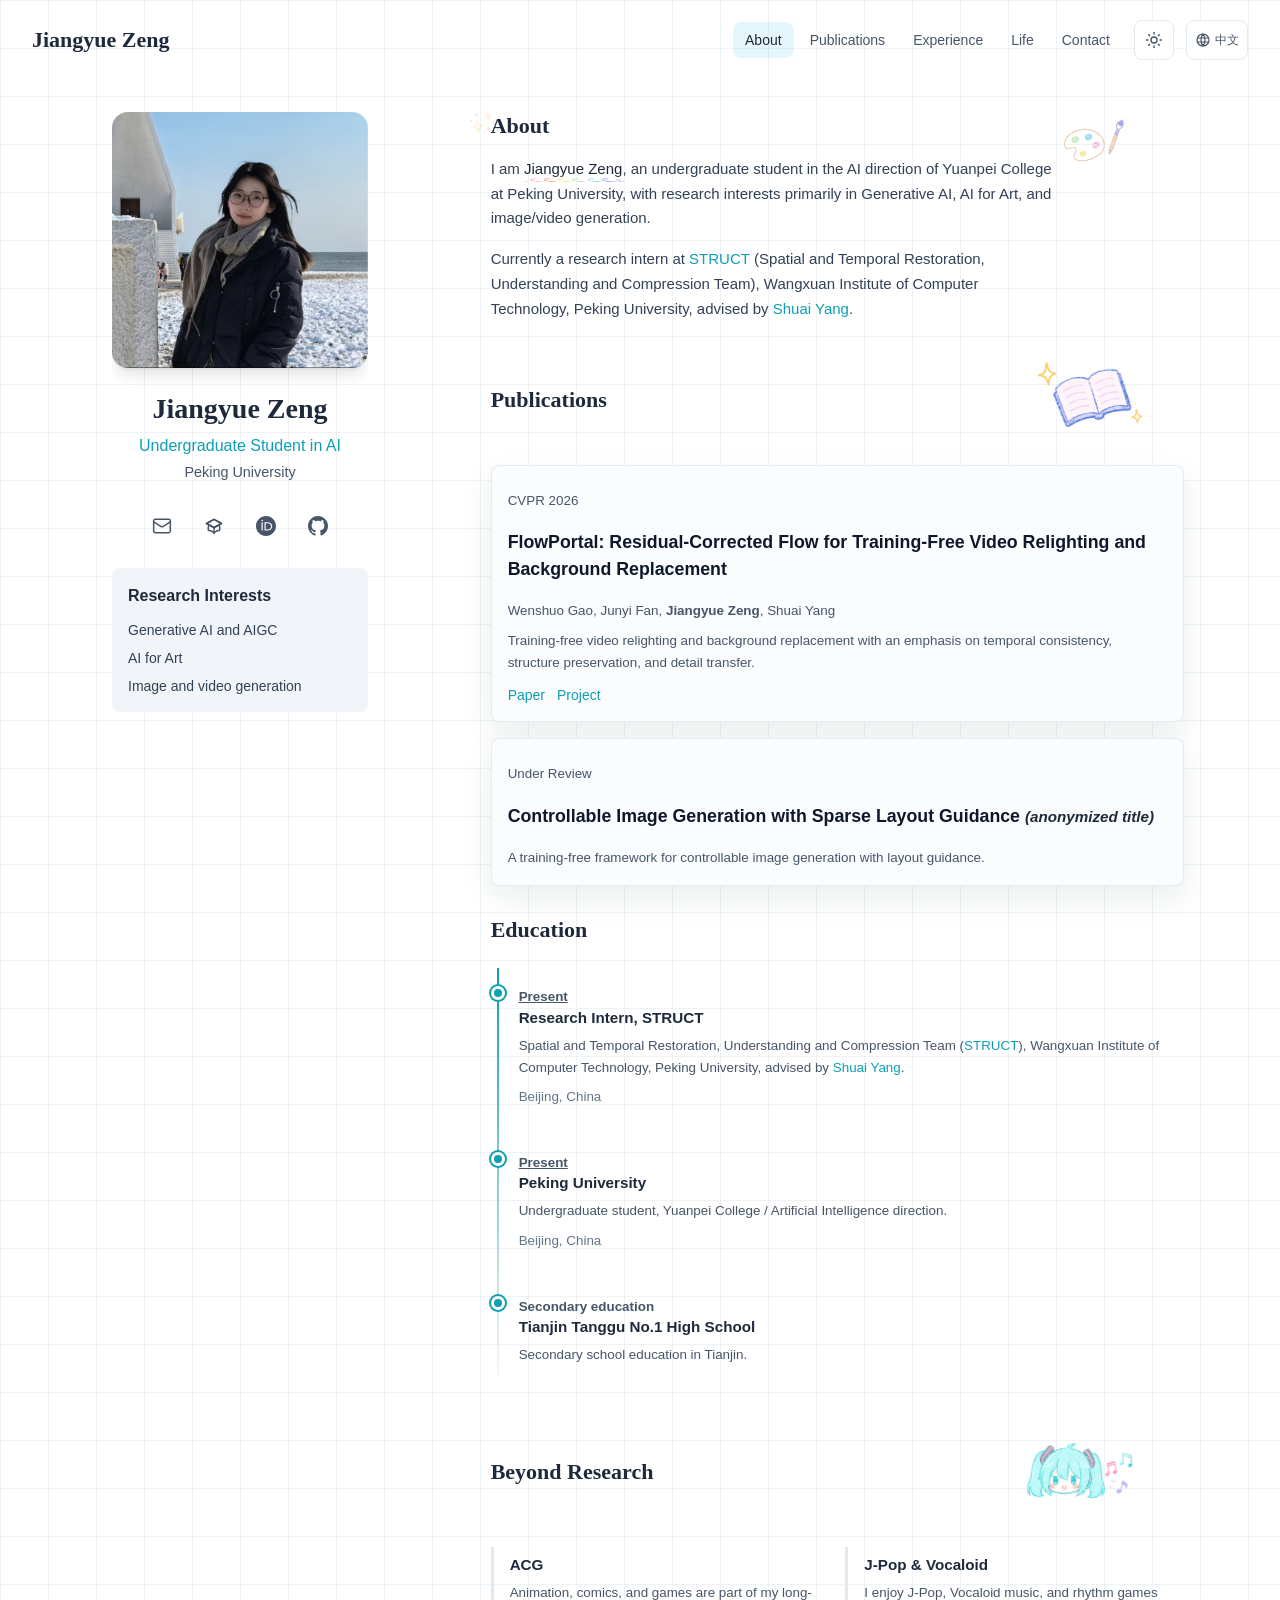
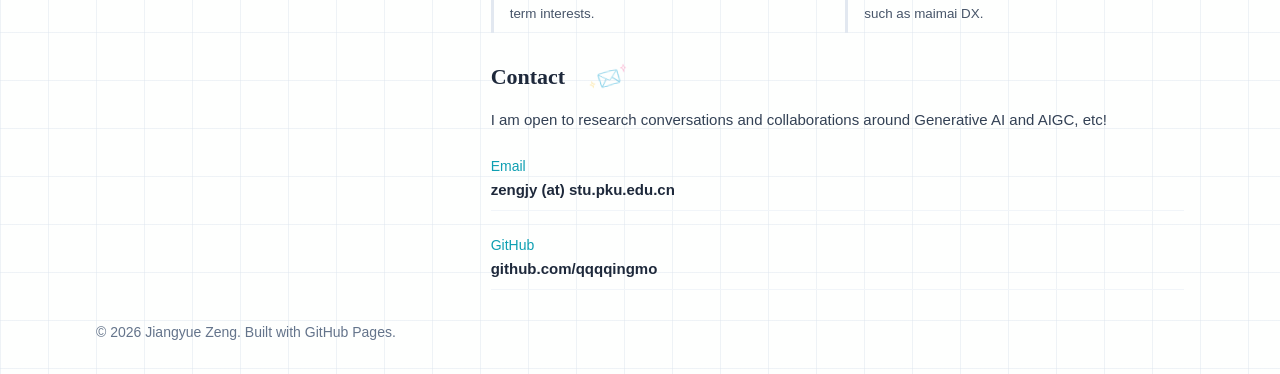
==== index.html @ 0b2536d1 "手绘素材" ====
<!DOCTYPE html>
<html lang="en">
  <head>
    <meta charset="UTF-8" />
    <meta name="viewport" content="width=device-width, initial-scale=1.0" />
    <meta
      name="description"
      content="Jiangyue Zeng - Undergraduate student in AI at Peking University, interested in Generative AI and AIGC, AI for Art, and image/video generation."
    />
    <meta name="author" content="Jiangyue Zeng" />
    <meta property="og:title" content="Jiangyue Zeng" />
    <meta
      property="og:description"
      content="Academic homepage of Jiangyue Zeng."
    />
    <meta property="og:type" content="website" />
    <meta property="og:url" content="https://qqqqingmo.github.io" />
    <meta name="theme-color" content="#fefffe" />
    <title>Jiangyue Zeng</title>
    <link rel="icon" href="assets/favicon.svg" type="image/svg+xml" />
    <link rel="dns-prefetch" href="https://google-fonts.jialeliu.com" />
    <link rel="preconnect" href="https://google-fonts.jialeliu.com" crossorigin />
    <link
      rel="stylesheet"
      href="https://google-fonts.jialeliu.com/css2?family=Inter:wght@300;400;500;600;700&family=Crimson+Text:ital,wght@0,400;0,600;1,400&display=swap"
    />
    <link rel="stylesheet" href="style.css" />
  </head>
  <body>
    <header class="site-header" id="top">
      <nav class="nav" aria-label="Primary navigation" data-i18n-aria="nav.label">
        <a class="nav-logo" href="#about" aria-label="Jiangyue Zeng homepage" data-i18n-aria="nav.homeLabel" data-i18n="profile.name">
          Jiangyue Zeng
        </a>

        <div class="nav-right">
          <ul class="nav-menu" id="nav-menu">
            <li><a class="nav-link" href="#about" data-i18n="nav.about">About</a></li>
            <li><a class="nav-link" href="#publications" data-i18n="nav.publications">Publications</a></li>
            <li><a class="nav-link" href="#experience" data-i18n="nav.experience">Experience</a></li>
            <li><a class="nav-link" href="#life" data-i18n="nav.life">Life</a></li>
            <li><a class="nav-link" href="#contact" data-i18n="nav.contact">Contact</a></li>
          </ul>

          <button
            class="theme-toggle"
            type="button"
            data-theme-toggle
            aria-label="Switch to dark mode"
            title="Switch to dark mode"
          >
            <svg class="sun-icon" viewBox="0 0 24 24" fill="none" aria-hidden="true">
              <circle cx="12" cy="12" r="4" stroke="currentColor" stroke-width="1.8" stroke-linecap="round" stroke-linejoin="round"/>
              <path d="M12 2v2M12 20v2M4.93 4.93l1.41 1.41M17.66 17.66l1.41 1.41M2 12h2M20 12h2M4.93 19.07l1.41-1.41M17.66 6.34l1.41-1.41" stroke="currentColor" stroke-width="1.8" stroke-linecap="round"/>
            </svg>
            <svg class="moon-icon" viewBox="0 0 24 24" fill="none" aria-hidden="true">
              <path d="M21 12.79A9 9 0 1 1 11.21 3 7 7 0 0 0 21 12.79z" stroke="currentColor" stroke-width="1.8" stroke-linecap="round" stroke-linejoin="round"/>
            </svg>
          </button>

          <button
            class="language-toggle"
            type="button"
            data-language-toggle
            aria-label="Switch to Chinese"
            title="Switch to Chinese"
          >
            <svg viewBox="0 0 24 24" aria-hidden="true">
              <path d="M12 3a9 9 0 1 0 0 18 9 9 0 0 0 0-18Z" />
              <path d="M3.8 9h16.4M3.8 15h16.4M12 3c2 2.3 3 5.3 3 9s-1 6.7-3 9M12 3c-2 2.3-3 5.3-3 9s1 6.7 3 9" />
            </svg>
            <span data-language-target>中文</span>
          </button>

          <button
            class="nav-toggle"
            type="button"
            aria-expanded="false"
            aria-controls="nav-menu"
            aria-label="Toggle navigation menu"
            data-i18n-aria="nav.toggle"
          >
            <span></span>
            <span></span>
            <span></span>
          </button>
        </div>
      </nav>
    </header>

    <main class="page-shell">
      <aside class="profile-column" aria-label="Profile summary" data-i18n-aria="profile.summaryLabel">
        <div class="profile-sticky">
          <div class="portrait">
            <img
              src="assets/me.png"
              alt="Portrait photo of Jiangyue Zeng"
              data-i18n-alt="profile.avatarAlt"
              width="256"
              height="256"
            />
          </div>

          <div class="profile-heading">
            <h1 data-i18n="profile.name">Jiangyue Zeng</h1>
            <p class="profile-title" data-i18n="profile.title">Undergraduate Student in AI</p>
            <p class="profile-affiliation" data-i18n="profile.institution">Peking University</p>
          </div>

          <div class="profile-links" aria-label="Contact links" data-i18n-aria="profile.linksLabel">
            <a href="mailto:zengjy@stu.pku.edu.cn" aria-label="Email" title="Email" data-i18n-aria="contact.email" data-i18n-title="contact.email">
              <svg viewBox="0 0 24 24" fill="none" stroke="currentColor" stroke-width="1.8" stroke-linecap="round" stroke-linejoin="round" aria-hidden="true">
                <rect x="2" y="4" width="20" height="16" rx="2" />
                <path d="m22 7-8.97 5.7a1.94 1.94 0 0 1-2.06 0L2 7" />
              </svg>
              <span class="sr-only" data-i18n="contact.email">Email</span>
            </a>
            <a
              href="https://scholar.google.com/citations?user=bn_f6OoAAAAJ&hl=en"
              target="_blank"
              rel="noopener noreferrer"
              aria-label="Google Scholar"
              title="Google Scholar"
            >
              <svg viewBox="0 0 24 24" fill="none" stroke="currentColor" stroke-width="1.8" stroke-linecap="round" stroke-linejoin="round" aria-hidden="true">
                <path d="M12 14l9-5-9-5-9 5 9 5z" />
                <path d="M12 14l6.16-3.422a12.083 12.083 0 0 1 .665 6.479A11.952 11.952 0 0 0 12 20.055a11.952 11.952 0 0 0-6.824-2.998 12.078 12.078 0 0 1 .665-6.479L12 14z" />
                <path d="M12 14l9-5-9-5-9 5 9 5z" />
                <path d="M12 14v7" />
              </svg>
              <span class="sr-only">Google Scholar</span>
            </a>
            <a
              href="https://orcid.org/0009-0003-2567-380X"
              target="_blank"
              rel="noopener noreferrer"
              aria-label="ORCID"
              title="ORCID"
            >
              <svg viewBox="0 0 24 24" fill="currentColor" aria-hidden="true">
                <path d="M12 0C5.372 0 0 5.372 0 12s5.372 12 12 12 12-5.372 12-12S18.628 0 12 0zM7.369 4.378c.525 0 .947.431.947.947s-.422.947-.947.947a.95.95 0 0 1-.947-.947c0-.525.422-.947.947-.947zm-.722 3.038h1.444v10.041H6.647V7.416zm3.562 0h3.9c3.712 0 5.344 2.653 5.344 5.025 0 2.578-2.016 5.025-5.325 5.025h-3.919V7.416zm1.444 1.303v7.444h2.297c3.272 0 4.022-2.484 4.022-3.722 0-2.016-1.284-3.722-4.097-3.722h-2.222z" />
              </svg>
              <span class="sr-only">ORCID</span>
            </a>
            <a
              href="https://github.com/qqqqingmo"
              target="_blank"
              rel="noopener noreferrer"
              aria-label="GitHub"
              title="GitHub"
            >
              <svg viewBox="0 0 24 24" fill="currentColor" aria-hidden="true">
                <path d="M12 0C5.374 0 0 5.373 0 12c0 5.302 3.438 9.8 8.207 11.387.599.111.793-.261.793-.577v-2.234c-3.338.726-4.033-1.416-4.033-1.416-.546-1.387-1.333-1.756-1.333-1.756-1.089-.745.083-.729.083-.729 1.205.084 1.839 1.237 1.839 1.237 1.07 1.834 2.807 1.304 3.492.997.107-.775.418-1.305.762-1.604-2.665-.305-5.467-1.334-5.467-5.931 0-1.311.469-2.381 1.236-3.221-.124-.303-.535-1.524.117-3.176 0 0 1.008-.322 3.301 1.23A11.509 11.509 0 0 1 12 5.803c1.02.005 2.047.138 3.006.404 2.291-1.552 3.297-1.23 3.297-1.23.653 1.653.242 2.874.118 3.176.77.84 1.235 1.911 1.235 3.221 0 4.609-2.807 5.624-5.479 5.921.43.372.823 1.102.823 2.222v3.293c0 .319.192.694.801.576C20.566 21.797 24 17.3 24 12c0-6.627-5.373-12-12-12z" />
              </svg>
              <span class="sr-only">GitHub</span>
            </a>
          </div>

          <section class="side-panel" aria-labelledby="interests-title">
            <h2 id="interests-title" data-i18n="profile.interestsTitle">Research Interests</h2>
            <ul>
              <li data-i18n="interest.generative">Generative AI and AIGC</li>
              <li data-i18n="interest.art">AI for Art</li>
              <li data-i18n="interest.generation">Image and video generation</li>
            </ul>
          </section>
        </div>
      </aside>

      <div class="content-column">
        <section class="content-section" id="about">
          <h2 data-i18n="about.title">About</h2>
          <img class="doodle-img doodle-about-stars" src="素材/4星星.png" alt="" aria-hidden="true" />
          <img class="doodle-img doodle-about-research" src="素材/2画盘.png" alt="" aria-hidden="true" />
          <div class="prose">
            <p data-i18n-html="about.p1">
              I am
              <span class="about-name-mark">
                Jiangyue Zeng
                <img class="name-spiral-underline" src="素材/0螺旋线.png" alt="" aria-hidden="true" />
              </span>,
              an undergraduate student in the AI direction of Yuanpei College at Peking University, with research interests primarily in Generative AI, AI for Art, and image/video generation.
            </p>
            <p data-i18n-html="about.p2">
              Currently a research intern at
              <a href="http://struct.wict.pku.edu.cn/" target="_blank" rel="noopener noreferrer">STRUCT</a>
              (Spatial and Temporal Restoration, Understanding and Compression
              Team), Wangxuan Institute of Computer Technology, Peking
              University, advised by
              <a href="https://williamyang1991.github.io/" target="_blank" rel="noopener noreferrer">Shuai Yang</a>.
              
            </p>
          </div>
        </section>

        <section class="content-section" id="publications">
          <div class="section-heading-row">
            <h2 data-i18n="publications.title">Publications</h2>
            <img class="doodle-img doodle-publication-book" src="素材/3书本.png" alt="" aria-hidden="true" />
          </div>

          <div class="publication-list">
            <article class="publication-card">
              <p class="publication-meta" data-i18n="publication.flowportal.meta">CVPR 2026</p>
              <h3>
                FlowPortal: Residual-Corrected Flow for Training-Free Video
                Relighting and Background Replacement
              </h3>
              <p class="authors" data-i18n-html="publication.flowportal.authors">
                Wenshuo Gao, Junyi Fan, <strong>Jiangyue Zeng</strong>, Shuai Yang
              </p>
              <p data-i18n="publication.flowportal.desc">
                Training-free video relighting and background replacement with
                an emphasis on temporal consistency, structure preservation, and
                detail transfer.
              </p>
              <div class="inline-links">
                <a
                  href="https://arxiv.org/abs/2511.18346"
                  target="_blank"
                  rel="noopener noreferrer"
                  data-i18n="publication.paper"
                >
                  Paper
                </a>
                <a
                  href="https://gaowenshuo.github.io/FlowPortalProject/"
                  target="_blank"
                  rel="noopener noreferrer"
                  data-i18n="publication.project"
                >
                  Project
                </a>
              </div>
            </article>

            <!--
            <article class="publication-card">
              <p class="publication-meta" data-i18n="publication.plaid.meta">Under Review</p>
              <h3>PLAID: Training-Free Layout-Controllable Pattern Generation</h3>
              <p class="authors" data-i18n-html="publication.plaid.authors">
                <strong>Jiangyue Zeng</strong>, Anonymous Co-authors
              </p>
              <p data-i18n="publication.plaid.desc">
                A training-free layout-controllable generation framework for
                repeated-instance pattern synthesis, using sparse dot layouts
                and attention-level foreground/background decoupling.
              </p>
            </article>
            -->

            <article class="publication-card">
              <p class="publication-meta" data-i18n="publication.plaid.meta">Under Review</p>
              <h3>
                Controllable Image Generation with Sparse Layout Guidance
                <span class="anonymized-note">(anonymized title)</span>
              </h3>
              <!-- <p class="authors" data-i18n-html="publication.plaid.authors">
                <strong>Jiangyue Zeng</strong>, Wenshuo Gao, Shuai Yang
              </p> -->
              <p data-i18n="publication.plaid.desc">
                A training-free framework for controllable image generation
                with layout guidance.
              </p>
            </article>
          </div>
        </section>

        <section class="content-section" id="experience">
          <h2 data-i18n="experience.title">Education</h2>
          <div class="timeline">
            <article class="timeline-item">
              <div class="timeline-marker" aria-hidden="true"></div>
              <div class="timeline-body">
                <p class="timeline-meta" data-i18n-html="experience.internMeta"><strong><u>Present</u></strong></p>
                <h3 data-i18n="experience.internTitle">Research Intern, STRUCT</h3>
                <p data-i18n-html="experience.internDesc">
                  Spatial and Temporal Restoration, Understanding and Compression
                  Team
                  (<a href="http://struct.wict.pku.edu.cn/" target="_blank" rel="noopener noreferrer">STRUCT</a>),
                  Wangxuan Institute of Computer Technology, Peking University,
                  advised by
                  <a href="https://williamyang1991.github.io/" target="_blank" rel="noopener noreferrer">Shuai Yang</a>.
                </p>
                <p class="muted-text" data-i18n="experience.location">Beijing, China</p>
              </div>
            </article>
            <article class="timeline-item">
              <div class="timeline-marker" aria-hidden="true"></div>
              <div class="timeline-body">
                <p class="timeline-meta" data-i18n-html="experience.present"><strong><u>Present</u></strong></p>
                <h3 data-i18n="experience.pku">Peking University</h3>
                <p data-i18n="experience.pkuDesc">
                  Undergraduate student, Yuanpei College / Artificial
                  Intelligence direction.
                </p>
                <p class="muted-text" data-i18n="experience.location">Beijing, China</p>
              </div>
            </article>
            <article class="timeline-item">
              <div class="timeline-marker" aria-hidden="true"></div>
              <div class="timeline-body">
                <p class="timeline-meta" data-i18n="experience.highSchoolMeta">Secondary education</p>
                <h3 data-i18n="experience.highSchoolTitle">Tianjin Tanggu No.1 High School</h3>
                <p data-i18n="experience.highSchoolDesc">
                  Secondary school education in Tianjin.
                </p>
              </div>
            </article>
          </div>
        </section>

        <section class="content-section" id="life">
          <div class="life-heading-row">
            <h2 data-i18n="life.title">Beyond Research</h2>
            <img class="doodle-img doodle-life-acg" src="素材/5二次元.png" alt="" aria-hidden="true" />
          </div>
          <div class="life-list">
            <article class="life-item">
              <h3 data-i18n="life.acg.title">ACG</h3>
              <p data-i18n="life.anime.desc">
                Animation, comics, and games are part of my long-term interests.
              </p>
            </article>
            <article class="life-item">
              <h3 data-i18n="life.jpop.title">J-Pop & Vocaloid</h3>
              <p data-i18n="life.jpop.desc">
                I enjoy J-Pop, Vocaloid music, and rhythm games such as maimai DX.
              </p>
            </article>
          </div>
        </section>

        <section class="content-section contact-section" id="contact">
          <h2 data-i18n="contact.title">Contact</h2>
          <img class="doodle-img doodle-contact-envelope" src="素材/6信封.png" alt="" aria-hidden="true" />
          <p data-i18n="contact.desc">
            I am open to research conversations and collaborations around
            Generative AI and AIGC,etc!
          </p>
          <div class="contact-list">
            <a href="mailto:zengjy (at) stu.pku.edu.cn">
              <span data-i18n="contact.email">Email</span>
              <strong>zengjy (at) stu.pku.edu.cn</strong>
            </a>
            <a
              href="https://github.com/qqqqingmo"
              target="_blank"
              rel="noopener noreferrer"
            >
              <span>GitHub</span>
              <strong>github.com/qqqqingmo</strong>
            </a>
          </div>
        </section>
      </div>
    </main>

    <footer class="footer">
      <p data-i18n="footer.copyright">&copy; 2026 Jiangyue Zeng. Built with GitHub Pages.</p>
    </footer>

    <script src="script.js"></script>
  </body>
</html>
---- style.css ----
:root {
  --background: #fefffe;
  --foreground: #0f172a;
  --primary: #1e293b;
  --accent: rgb(14, 159, 178);
  --accent-dark: #006f82;
  --neutral-50: #f8fafc;
  --neutral-100: #f1f5f9;
  --neutral-200: #e2e8f0;
  --neutral-300: #cbd5e1;
  --neutral-400: #94a3b8;
  --neutral-500: #64748b;
  --neutral-600: #475569;
  --neutral-700: #334155;
  --neutral-800: #1e293b;
  --shadow-sm: 0 1px 2px 0 rgba(0, 0, 0, 0.05);
  --shadow-lg:
    0 10px 15px -3px rgba(0, 0, 0, 0.1),
    0 4px 6px -4px rgba(0, 0, 0, 0.1);
  --shadow-xl:
    0 20px 25px -5px rgba(0, 0, 0, 0.1),
    0 8px 10px -6px rgba(0, 0, 0, 0.1);
  --nav-container: 1216px;
  --page-container: 1088px;
  --header-height: 64px;
  --font-sans: Inter, -apple-system, BlinkMacSystemFont, "Segoe UI", Roboto,
    "Helvetica Neue", Arial, "Noto Sans", sans-serif;
  --font-serif: "Crimson Text", Georgia, serif;
  --transition: 200ms ease;
  --header-bg: rgba(254, 255, 254, 0.8);
  --header-border: rgba(226, 232, 240, 0.5);
  --mobile-menu-bg: rgba(254, 255, 254, 0.95);
  --timeline-gradient-stop: rgba(212, 165, 98, 0.08);
  --timeline-link-hover-bg: rgba(212, 165, 98, 0.1);
  --card-bg: rgba(251, 252, 254, 0.96);
  --card-border: rgba(220, 228, 238, 0.75);
  --grid-line: rgba(220, 228, 238, 0.45);
}

[data-theme="dark"] {
  --background: #0f172a;
  --foreground: #f1f5f9;
  --primary: #f1f5f9;
  --neutral-50: #1e293b;
  --neutral-100: #1e293b;
  --neutral-200: #334155;
  --neutral-300: #475569;
  --neutral-400: #64748b;
  --neutral-500: #94a3b8;
  --neutral-600: #94a3b8;
  --neutral-700: #cbd5e1;
  --neutral-800: #f1f5f9;
  --shadow-sm: 0 1px 2px 0 rgba(0, 0, 0, 0.3);
  --shadow-lg:
    0 10px 15px -3px rgba(0, 0, 0, 0.4),
    0 4px 6px -4px rgba(0, 0, 0, 0.3);
  --shadow-xl:
    0 20px 25px -5px rgba(0, 0, 0, 0.5),
    0 8px 10px -6px rgba(0, 0, 0, 0.4);
  --header-bg: rgba(15, 23, 42, 0.85);
  --header-border: rgba(51, 65, 85, 0.5);
  --mobile-menu-bg: rgba(15, 23, 42, 0.95);
  --timeline-gradient-stop: rgba(14, 159, 178, 0.15);
  --timeline-link-hover-bg: rgba(14, 159, 178, 0.12);
  --card-bg: rgba(30, 41, 59, 0.92);
  --card-border: rgba(51, 65, 85, 0.6);
  --grid-line: rgba(51, 65, 85, 0.35);
}

@media (min-width: 1024px) {
  :root {
    --header-height: 80px;
  }
}

html[lang="zh-CN"] {
  --font-serif: "Crimson Text", "Source Han Serif SC", "Noto Serif CJK SC",
    "Songti SC", STSong, SimSun, serif;
}

* {
  box-sizing: border-box;
}

html {
  scroll-behavior: smooth;
  scroll-padding-top: calc(var(--header-height) + 24px);
}

body {
  min-width: 320px;
  margin: 0;
  overflow-x: hidden;
  color: var(--foreground);
  background:
    linear-gradient(90deg, var(--grid-line) 1px, transparent 1px),
    linear-gradient(var(--grid-line) 1px, transparent 1px),
    var(--background);
  background-size: 48px 48px;
  font-family: var(--font-sans);
  font-size: 0.95rem;
  font-weight: 400;
  line-height: 1.5;
  letter-spacing: 0;
  -webkit-font-smoothing: antialiased;
  -moz-osx-font-smoothing: grayscale;
}

body.menu-open {
  overflow: hidden;
}

a {
  color: inherit;
  text-decoration: none;
}

img,
svg {
  display: block;
}

img {
  max-width: 100%;
}

.doodle-img,
.name-spiral-underline {
  pointer-events: none;
  user-select: none;
}

.doodle-img {
  opacity: 0.86;
  object-fit: contain;
}

[data-theme="dark"] .doodle-img,
[data-theme="dark"] .name-spiral-underline {
  opacity: 0.78;
}

.sr-only {
  position: absolute;
  width: 1px;
  height: 1px;
  padding: 0;
  margin: -1px;
  overflow: hidden;
  clip: rect(0, 0, 0, 0);
  white-space: nowrap;
  border: 0;
}

.site-header {
  position: fixed;
  inset: 0 0 auto;
  z-index: 50;
  height: var(--header-height);
  background: transparent;
  -webkit-backdrop-filter: blur(0px);
  backdrop-filter: blur(0px);
  transition:
    background-color 300ms ease-out,
    border-color 300ms ease-out,
    box-shadow 300ms ease-out,
    backdrop-filter 300ms ease-out,
    -webkit-backdrop-filter 300ms ease-out;
}

.site-header.scrolled,
body.menu-open .site-header {
  border-bottom: 1px solid var(--header-border);
  background: var(--header-bg);
  -webkit-backdrop-filter: blur(24px);
  backdrop-filter: blur(24px);
  box-shadow: var(--shadow-lg);
}

.nav {
  display: flex;
  align-items: center;
  justify-content: space-between;
  width: min(100% - 32px, var(--nav-container));
  height: 100%;
  margin: 0 auto;
}

@media (min-width: 640px) {
  .nav {
    width: min(100% - 48px, var(--nav-container));
  }
}

@media (min-width: 1024px) {
  .nav {
    width: min(100% - 64px, var(--nav-container));
  }
}

.nav-logo {
  flex-shrink: 0;
  color: var(--primary);
  font-family: var(--font-serif);
  font-size: 1.1875rem;
  font-weight: 600;
  line-height: 1.625rem;
  transition: color var(--transition);
}

@media (min-width: 1024px) {
  .nav-logo {
    font-size: 1.375rem;
    line-height: 1.875rem;
  }
}

.nav-logo:hover {
  color: var(--accent);
}

.nav-right {
  display: flex;
  align-items: center;
  gap: 0.5rem;
}

@media (min-width: 1024px) {
  .nav-right {
    gap: 0.75rem;
  }
}

.nav-menu {
  position: relative;
  display: none;
  padding: 0;
  margin: 0;
  list-style: none;
}

@media (min-width: 1024px) {
  .nav-menu {
    display: flex;
    align-items: baseline;
    gap: 0.25rem;
  }
}

.nav-link {
  display: block;
  padding: 0.5rem 0.75rem;
  border-radius: 0.5rem;
  color: var(--neutral-600);
  font-size: 0.875rem;
  font-weight: 500;
  line-height: 1.25rem;
  transition:
    color 150ms ease,
    background-color 150ms ease;
}

.nav-link:hover,
.nav-link.active {
  color: var(--primary);
  background: rgba(14, 165, 233, 0.1);
}

.theme-toggle,
.language-toggle,
.nav-toggle {
  display: inline-flex;
  align-items: center;
  justify-content: center;
  height: 2.5rem;
  border: 1px solid var(--neutral-200);
  border-radius: 0.5rem;
  color: var(--neutral-600);
  background: var(--background);
  cursor: pointer;
  transition:
    color var(--transition),
    background-color var(--transition),
    border-color var(--transition),
    transform var(--transition);
}

.theme-toggle {
  width: 2.5rem;
  padding: 0;
}

.theme-toggle svg {
  width: 1.125rem;
  height: 1.125rem;
  transition: opacity var(--transition), transform var(--transition);
}

.sun-icon {
  display: block;
}

.moon-icon {
  display: none;
}

[data-theme="dark"] .sun-icon {
  display: none;
}

[data-theme="dark"] .moon-icon {
  display: block;
}

.theme-toggle:hover,
.language-toggle:hover,
.nav-toggle:hover {
  color: var(--primary);
  background: var(--neutral-50);
}

.language-toggle {
  gap: 0.25rem;
  min-width: 3.5rem;
  padding: 0 0.5rem;
  font-size: 0.75rem;
  font-weight: 500;
  line-height: 1rem;
}

.language-toggle svg {
  width: 1rem;
  height: 1rem;
  fill: none;
  stroke: currentColor;
  stroke-width: 1.8;
  stroke-linecap: round;
  stroke-linejoin: round;
}

.language-toggle:hover,
.nav-toggle:hover {
  color: var(--primary);
  background: var(--neutral-50);
}

.nav-toggle {
  position: relative;
  width: 2.5rem;
  padding: 0;
}

@media (min-width: 1024px) {
  .nav-toggle {
    display: none;
  }
}

.nav-toggle span {
  position: absolute;
  left: 50%;
  width: 1.125rem;
  height: 2px;
  border-radius: 999px;
  background: currentColor;
  transform: translateX(-50%);
  transform-origin: center;
  transition:
    top var(--transition),
    transform var(--transition),
    opacity var(--transition);
}

.nav-toggle span:nth-child(1) {
  top: calc(50% - 6px);
}

.nav-toggle span:nth-child(2) {
  top: 50%;
}

.nav-toggle span:nth-child(3) {
  top: calc(50% + 6px);
}

.nav-toggle[aria-expanded="true"] span:nth-child(1) {
  top: 50%;
  transform: translateX(-50%) rotate(45deg);
}

.nav-toggle[aria-expanded="true"] span:nth-child(2) {
  opacity: 0;
}

.nav-toggle[aria-expanded="true"] span:nth-child(3) {
  top: 50%;
  transform: translateX(-50%) rotate(-45deg);
}

.page-shell {
  display: grid;
  grid-template-columns: minmax(0, 1fr);
  gap: 3rem;
  width: min(100% - 32px, var(--page-container));
  min-height: 100vh;
  margin: 0 auto;
  padding: calc(var(--header-height) + 2rem) 0 2rem;
}

@media (min-width: 640px) {
  .page-shell {
    width: min(100% - 48px, var(--page-container));
  }
}

@media (min-width: 1024px) {
  .page-shell {
    grid-template-columns: minmax(0, 1fr) minmax(0, 2fr);
    width: min(100% - 64px, var(--page-container));
  }
}

.profile-column {
  min-width: 0;
}

.profile-sticky {
  position: static;
}

@media (min-width: 1024px) {
  .profile-sticky {
    position: fixed;
    top: calc(var(--header-height) + 2rem);
    left: max(16px, calc((100vw - var(--page-container)) / 2 + 16px));
    width: 16rem;
    max-height: calc(100vh - var(--header-height) - 4rem);
    overflow: hidden;
  }
}

.portrait {
  width: 16rem;
  height: 16rem;
  margin: 0 auto 1.5rem;
  overflow: hidden;
  border-radius: 1rem;
  background: var(--neutral-50);
  box-shadow: var(--shadow-lg);
  transition:
    box-shadow var(--transition),
    transform var(--transition);
}

.portrait:hover {
  box-shadow: var(--shadow-xl);
}

.portrait img {
  width: 100%;
  height: 100%;
  object-fit: cover;
}

.profile-heading {
  margin-bottom: 1.5rem;
  text-align: center;
}

.profile-heading h1 {
  margin: 0 0 0.5rem;
  color: var(--primary);
  font-family: var(--font-serif);
  font-size: 1.75rem;
  font-weight: 700;
  line-height: 2.125rem;
}

.profile-title {
  margin: 0 0 0.25rem;
  color: var(--accent);
  font-size: 1rem;
  font-weight: 500;
  line-height: 1.5rem;
}

.profile-affiliation {
  margin: 0 0 0.5rem;
  color: var(--neutral-600);
  font-size: 0.9rem;
  line-height: 1.35rem;
}

.profile-links {
  display: flex;
  flex-wrap: wrap;
  justify-content: center;
  gap: 0.75rem;
  padding: 0 0.5rem;
  margin-bottom: 1.5rem;
}

@media (min-width: 640px) {
  .profile-links {
    gap: 1rem;
  }
}

.profile-links a {
  display: inline-flex;
  align-items: center;
  justify-content: center;
  padding: 0.5rem;
  color: var(--neutral-600);
  transition: color var(--transition);
}

.profile-links a:hover {
  color: var(--accent);
}

.profile-links svg {
  width: 1.25rem;
  height: 1.25rem;
  fill: none;
  stroke: currentColor;
  stroke-width: 1.8;
  stroke-linecap: round;
  stroke-linejoin: round;
}

.profile-links a[aria-label="GitHub"] svg,
.profile-links a[aria-label="ORCID"] svg {
  fill: currentColor;
  stroke: none;
}

/* Email popup */
.email-popup-wrapper {
  position: relative;
}

.email-btn {
  display: inline-flex;
  align-items: center;
  justify-content: center;
  padding: 0.5rem;
  color: var(--neutral-600);
  background: transparent;
  border: none;
  cursor: pointer;
  transition: color var(--transition);
}

.email-btn:hover {
  color: var(--accent);
}

.email-popup {
  position: absolute;
  top: 0;
  left: 50%;
  transform: translateX(-50%) translateY(-100%);
  z-index: 100;
  width: max-content;
  max-width: calc(100vw - 2rem);
  background: var(--neutral-800);
  color: #fff;
  padding: 0.75rem 1rem;
  border-radius: 0.5rem;
  box-shadow:
    0 10px 15px -3px rgba(0, 0, 0, 0.1),
    0 4px 6px -2px rgba(0, 0, 0, 0.1);
  font-size: 0.875rem;
  font-weight: 500;
  line-height: 1.25;
  text-align: center;
  animation: email-popup-enter 200ms ease-out;
}

@keyframes email-popup-enter {
  from {
    opacity: 0;
    transform: translateX(-50%) translateY(calc(-100% + 10px)) scale(0.8);
  }
  to {
    opacity: 1;
    transform: translateX(-50%) translateY(-100%) scale(1);
  }
}

.email-popup-inner {
  text-align: center;
}

.email-popup-header {
  display: flex;
  align-items: center;
  justify-content: center;
  gap: 0.5rem;
  margin-bottom: 0.25rem;
}

.email-popup-label {
  font-size: 0.8125rem;
  font-weight: 600;
  color: rgba(255, 255, 255, 0.9);
}

.email-popup-hint {
  display: flex;
  align-items: center;
  gap: 0.125rem;
  font-size: 0.6875rem;
  font-weight: 400;
  color: rgba(255, 255, 255, 0.5);
}

.email-popup-pin-icon {
  width: 0.5rem;
  height: 0.5rem;
  fill: none;
  stroke: currentColor;
  stroke-width: 2;
  stroke-linecap: round;
  stroke-linejoin: round;
}

.email-popup-hint-text {
  line-height: 1;
}

.email-popup-address {
  font-size: 0.8125rem;
  font-weight: 500;
  color: rgba(255, 255, 255, 0.85);
  word-break: break-all;
  margin-bottom: 0.5rem;
}

.email-popup-action {
  margin-top: 0.5rem;
}

.email-popup-send {
  display: inline-flex;
  align-items: center;
  justify-content: center;
  gap: 0.375rem;
  width: 100%;
  padding: 0.25rem 0.75rem;
  background: var(--accent);
  color: #fff;
  border-radius: 0.375rem;
  font-size: 0.75rem;
  font-weight: 500;
  line-height: 1.5;
  text-decoration: none;
  transition: background-color var(--transition);
}

.email-popup-send:hover {
  background: var(--accent-dark);
}

.email-popup-send:active {
  transform: scale(0.96);
}

.email-popup-send svg {
  width: 1rem;
  height: 1rem;
  flex-shrink: 0;
  fill: none;
  stroke: currentColor;
  stroke-width: 1.8;
  stroke-linecap: round;
  stroke-linejoin: round;
}

/* Arrow pointer - border triangle trick */
.email-popup-arrow {
  position: absolute;
  top: 100%;
  left: 50%;
  transform: translateX(-50%);
  width: 0;
  height: 0;
  border-left: 4px solid transparent;
  border-right: 4px solid transparent;
  border-top: 4px solid var(--neutral-800);
  border-bottom: none;
}

.side-panel {
  width: 16rem;
  padding: 1rem;
  margin: 0 auto 1.5rem;
  border-radius: 0.5rem;
  background: var(--neutral-100);
  transition:
    box-shadow var(--transition),
    transform var(--transition);
}

.side-panel:hover {
  box-shadow: var(--shadow-lg);
  transform: scale(1.02);
}

.side-panel h2 {
  margin: 0 0 0.75rem;
  color: var(--primary);
  font-size: 1rem;
  font-weight: 600;
  line-height: 1.5rem;
}

.side-panel ul {
  display: grid;
  gap: 0.5rem;
  padding: 0;
  margin: 0;
  color: var(--neutral-700);
  font-size: 0.875rem;
  line-height: 1.25rem;
  list-style: none;
}

.content-column {
  display: grid;
  gap: 1.875rem;
  min-width: 0;
  max-width: 100%;
}

.content-section {
  position: relative;
  scroll-margin-top: 6rem;
}

.doodle-about-stars {
  position: absolute;
  top: -1.7rem;
  left: -2.7rem;
  width: 4.4rem;
  transform: rotate(-8deg);
}

.doodle-about-research {
  position: absolute;
  top: -1.4rem;
  right: 2.25rem;
  width: 6.8rem;
  transform: rotate(-7deg);
}

#about .prose {
  padding-right: min(8.25rem, 23vw);
}

.about-name-mark {
  position: relative;
  display: inline-block;
  padding-bottom: 0.14em;
  color: var(--primary);
  font-weight: 500;
  line-height: 1.1;
  white-space: nowrap;
}

.name-spiral-underline {
  position: absolute;
  right: -0.4em;
  bottom: -0.36em;
  left: -0.18em;
  width: calc(100% + 0.58em);
  height: 0.64em;
  max-width: none;
  opacity: 0.88;
}

.content-section h2 {
  margin: 0 0 1rem;
  color: var(--primary);
  font-family: var(--font-serif);
  font-size: 1.375rem;
  font-weight: 700;
  line-height: 1.8rem;
}

.section-heading-row {
  display: flex;
  align-items: center;
  justify-content: space-between;
  gap: 1rem;
  margin-bottom: 1rem;
}

.section-heading-row h2 {
  margin-bottom: 0;
}

.doodle-publication-book {
  flex: 0 0 auto;
  width: 7.75rem;
  margin: -0.95rem 2.1rem -0.7rem auto;
  transform: rotate(-5deg);
}

.prose,
.contact-section > p {
  max-width: 100%;
  color: var(--neutral-700);
  font-size: 0.9375rem;
  line-height: 1.65;
  overflow-wrap: break-word;
}

.prose a,
.timeline-item a {
  border-radius: 0.25rem;
  color: var(--accent);
  font-weight: 500;
  transition:
    color var(--transition),
    background-color var(--transition),
    box-shadow var(--transition);
}

.prose a:hover,
.timeline-item a:hover {
  color: var(--accent-dark);
  background: rgba(14, 165, 233, 0.1);
  box-shadow: var(--shadow-sm);
}

.prose p,
.contact-section > p {
  margin: 0 0 1rem;
}

.prose p:last-child,
.contact-section > p:last-child {
  margin-bottom: 0;
}

.note-list {
  display: grid;
  gap: 0.75rem;
}

.note-item {
  display: flex;
  align-items: flex-start;
  gap: 0.75rem;
}

.note-item time {
  flex-shrink: 0;
  width: 4rem;
  margin-top: 0.25rem;
  color: var(--neutral-500);
  font-size: 0.75rem;
  line-height: 1rem;
}

.note-item p {
  margin: 0;
  color: var(--neutral-700);
  font-size: 0.875rem;
  line-height: 1.25rem;
}

.publication-list,
.project-list,
.life-list,
.contact-list {
  display: grid;
  gap: 1rem;
}

.life-heading-row {
  display: flex;
  align-items: center;
  justify-content: space-between;
  gap: 1rem;
  margin-bottom: 1rem;
}

.life-heading-row h2 {
  margin-bottom: 0;
}

.doodle-life-acg {
  flex: 0 0 auto;
  width: 9.75rem;
  margin: -1.25rem 2.1rem -1.2rem auto;
  transform: rotate(2deg);
}

.doodle-contact-envelope {
  position: absolute;
  top: -1.35rem;
  left: 5rem;
  width: 4.7rem;
  transform: rotate(-7deg);
}

.timeline {
  position: relative;
  display: grid;
  gap: 0;
  max-width: 820px;
}

.timeline::before {
  position: absolute;
  top: 8px;
  bottom: 8px;
  left: 6px;
  width: 2px;
  content: "";
  background: linear-gradient(var(--accent), var(--timeline-gradient-stop));
}

.timeline-item {
  position: relative;
  display: grid;
  grid-template-columns: 14px 1fr;
  gap: 14px;
  padding: 0;
  border: none;
  border-radius: 0;
  background: transparent;
  box-shadow: none;
}

.timeline-item:hover {
  box-shadow: none;
  transform: none;
}

.timeline-marker {
  width: 14px;
  height: 14px;
  margin-top: 26px;
  border: 3px solid var(--background);
  border-radius: 999px;
  background: var(--accent);
  box-shadow: 0 0 0 2px var(--accent);
  flex-shrink: 0;
}

.timeline-body {
  padding: 18px 0;
  border: none;
  background: transparent;
  box-shadow: none;
}

.timeline-item:hover .timeline-body {
  box-shadow: none;
  transform: none;
}

.timeline-meta {
  margin: 0;
  color: var(--accent);
  font-size: 0.8125rem;
  font-weight: 700;
  line-height: 1.25rem;
}

.timeline-item h3 {
  margin: 0 0 0.5rem;
  color: var(--primary);
  font-size: 0.95rem;
  font-weight: 600;
  line-height: 1.25;
}

.timeline-item p {
  margin: 0.5rem 0 0;
  color: var(--neutral-600);
  font-size: 0.8375rem;
  line-height: 1.35rem;
}

.timeline-item a {
  border-radius: 0.25rem;
  color: var(--accent);
  font-weight: 500;
  transition:
    color var(--transition),
    background-color var(--transition),
    box-shadow var(--transition);
}

.timeline-item a:hover {
  color: var(--accent-dark);
  background: var(--timeline-link-hover-bg);
  box-shadow: var(--shadow-sm);
}

.timeline-body .muted-text {
  color: var(--neutral-500);
}

.publication-card,
.project-card {
  padding: 1rem;
  border: 1px solid var(--card-border);
  border-radius: 0.5rem;
  background: var(--card-bg);
  box-shadow: 0 12px 32px rgba(30, 41, 59, 0.08);
  transition:
    box-shadow var(--transition),
    transform var(--transition);
}

.publication-card:hover,
.project-card:hover {
  box-shadow: 0 22px 48px rgba(30, 41, 59, 0.15);
  transform: scale(1.01);
}

.life-item {
  padding: 0.5rem 0 0.5rem 1rem;
  border-left: 3px solid var(--neutral-200);
  transition: border-color var(--transition);
}

.life-item:hover {
  border-left-color: var(--accent);
}

.life-item h3 {
  margin: 0 0 0.25rem;
  color: var(--primary);
  font-size: 0.95rem;
  font-weight: 600;
  line-height: 1.25;
}

.life-item p {
  margin: 0;
  color: var(--neutral-600);
  font-size: 0.8375rem;
  line-height: 1.35rem;
}

.publication-meta {
  margin: 0 0 0.25rem;
  color: var(--neutral-600);
  font-size: 0.8125rem;
  line-height: 1.25rem;
}

.timeline-meta {
  margin: 0;
  color: var(--accent);
  font-size: 0.8125rem;
  font-weight: 700;
  line-height: 1.25rem;
}

.publication-card h3 .anonymized-note,
.project-card h3 {
  margin: 0 0 0.5rem;
  color: var(--primary);
  font-size: 0.95rem;
  font-weight: 600;
  line-height: 1.25;
}

.anonymized-note {
  margin-left: 0.5rem;
  font-size: 0.75rem;
  font-weight: 400;
  color: var(--neutral-500);
  font-style: italic;
}

.life-item h3 {
  margin-bottom: 0;
}

.publication-card p,
.project-card p,
.life-item p {
  margin: 0.5rem 0 0;
  color: var(--neutral-600);
  font-size: 0.8375rem;
  line-height: 1.35rem;
}

.publication-card .authors {
  margin-bottom: 0.25rem;
  color: var(--neutral-600);
}

.inline-links {
  display: flex;
  flex-wrap: wrap;
  gap: 0.75rem;
  margin-top: 0.75rem;
}

.inline-links a {
  border-radius: 0.25rem;
  color: var(--accent);
  font-size: 0.875rem;
  font-weight: 500;
  line-height: 1.25rem;
  transition:
    color var(--transition),
    background-color var(--transition),
    box-shadow var(--transition);
}

.inline-links a:hover {
  color: var(--accent-dark);
  background: rgba(14, 165, 233, 0.1);
  box-shadow: var(--shadow-sm);
}

.project-card {
  display: grid;
  grid-template-columns: minmax(0, 10.5rem) minmax(0, 1fr);
  gap: 1rem;
  align-items: start;
}

.project-card img {
  width: 100%;
  aspect-ratio: 1.34;
  border-radius: 0.5rem;
  object-fit: cover;
  background: var(--neutral-100);
}

.mini-tags {
  display: flex;
  flex-wrap: wrap;
  gap: 0.5rem;
  margin-top: 1rem;
}

.mini-tags span {
  display: inline-flex;
  align-items: center;
  padding: 0.25rem 0.5rem;
  border: 1px solid var(--neutral-100);
  border-radius: 0.25rem;
  color: var(--neutral-500);
  background: var(--neutral-50);
  font-size: 0.75rem;
  line-height: 1rem;
}

.life-list {
  grid-template-columns: repeat(2, minmax(0, 1fr));
}

.contact-list {
  margin-top: 1rem;
}

.contact-list a {
  display: grid;
  gap: 0.125rem;
  padding: 0.5rem 0;
  border: none;
  border-bottom: 1px solid var(--neutral-100);
  border-radius: 0;
  background: transparent;
  box-shadow: none;
  transition:
    border-color var(--transition),
    padding-left var(--transition);
}

.contact-list a:hover {
  border-bottom-color: var(--accent);
  box-shadow: none;
  transform: none;
  padding-left: 0.5rem;
}

.contact-list span {
  color: var(--accent);
  font-size: 0.875rem;
  font-weight: 500;
  line-height: 1.25rem;
}

.contact-list strong {
  color: var(--primary);
  font-size: 0.9375rem;
  font-weight: 600;
  line-height: 1.5rem;
  word-break: break-word;
}

.muted-text {
  color: var(--neutral-500);
}

.footer {
  width: min(100% - 32px, var(--page-container));
  padding: 0 0 2rem;
  margin: 0 auto;
  color: var(--neutral-500);
  font-size: 0.875rem;
  line-height: 1.25rem;
}

@media (min-width: 640px) {
  .footer {
    width: min(100% - 48px, var(--page-container));
  }
}

@media (min-width: 1024px) {
  .footer {
    width: min(100% - 64px, var(--page-container));
  }
}

.footer p {
  margin: 0;
}

@media (max-width: 1023px) {
  .nav-menu {
    position: fixed;
    top: var(--header-height);
    right: 0;
    left: 0;
    z-index: 40;
    display: none;
    flex-direction: column;
    gap: 0.25rem;
    padding: 0.5rem 0.75rem 0.75rem;
    border-bottom: 1px solid var(--header-border);
    background: var(--mobile-menu-bg);
    box-shadow: var(--shadow-lg);
    backdrop-filter: blur(24px);
  }

  .nav-menu.open {
    display: flex;
  }

  .nav-link {
    display: block;
    padding: 0.5rem 0.75rem;
    border-radius: 0.375rem;
    color: var(--neutral-600);
    font-size: 0.875rem;
    font-weight: 500;
    line-height: 1.25rem;
  }

  .nav-link.active {
    border-left: 4px solid var(--accent);
  }

  .profile-sticky {
    display: grid;
    grid-template-columns: minmax(0, 16rem) minmax(0, 1fr);
    gap: 1.5rem;
    align-items: center;
  }

  .portrait,
  .profile-heading,
  .profile-links {
    margin-right: 0;
    margin-left: 0;
  }

  .profile-heading {
    text-align: left;
  }

  .profile-links {
    justify-content: flex-start;
    margin-bottom: 0;
  }

  .side-panel {
    grid-column: 1 / -1;
  }

  .life-list {
    grid-template-columns: 1fr;
  }
}

@media (max-width: 719px) {
  .profile-sticky {
    grid-template-columns: 1fr;
    gap: 0;
  }

  #about .prose {
    padding-right: 0;
  }

  .doodle-about-stars {
    display: none;
  }

  .doodle-about-research {
    position: static;
    width: 5.8rem;
    margin: -2.55rem 0 0.45rem auto;
    transform: rotate(-7deg);
  }

  .doodle-publication-book {
    width: 5.7rem;
    margin: -0.75rem 0 -0.45rem auto;
  }

  .life-heading-row {
    align-items: flex-start;
    flex-wrap: wrap;
    row-gap: 0.125rem;
  }

  .doodle-life-acg {
    width: 6.9rem;
    margin: -1.15rem 0 -0.85rem auto;
  }

  .doodle-contact-envelope {
    top: -1.2rem;
    left: 4.2rem;
    width: 3.9rem;
  }

  .portrait {
    margin: 0 auto 1.5rem;
  }

  .profile-heading {
    text-align: center;
  }

  .profile-links {
    justify-content: center;
    margin-bottom: 1.5rem;
  }

  .project-card {
    grid-template-columns: 1fr;
  }

  .project-card img {
    max-height: 13.75rem;
  }
}

@media (max-width: 480px) {
  .nav {
    width: min(100% - 24px, var(--nav-container));
  }

  .nav-logo {
    min-width: 0;
    max-width: 9.5rem;
    overflow: hidden;
    font-size: 1.0625rem;
    text-overflow: ellipsis;
    white-space: nowrap;
  }

  .nav-right {
    flex-shrink: 0;
    gap: 0.375rem;
  }

  .theme-toggle,
  .language-toggle,
  .nav-toggle {
    height: 2.25rem;
    border-radius: 0.45rem;
  }

  .theme-toggle,
  .nav-toggle {
    width: 2.25rem;
  }

  .language-toggle {
    min-width: 3.125rem;
    padding: 0 0.4rem;
  }
}

@media (prefers-reduced-motion: reduce) {
  html {
    scroll-behavior: auto;
  }

  *,
  *::before,
  *::after {
    transition-duration: 0.01ms !important;
    animation-duration: 0.01ms !important;
    animation-iteration-count: 1 !important;
  }
}
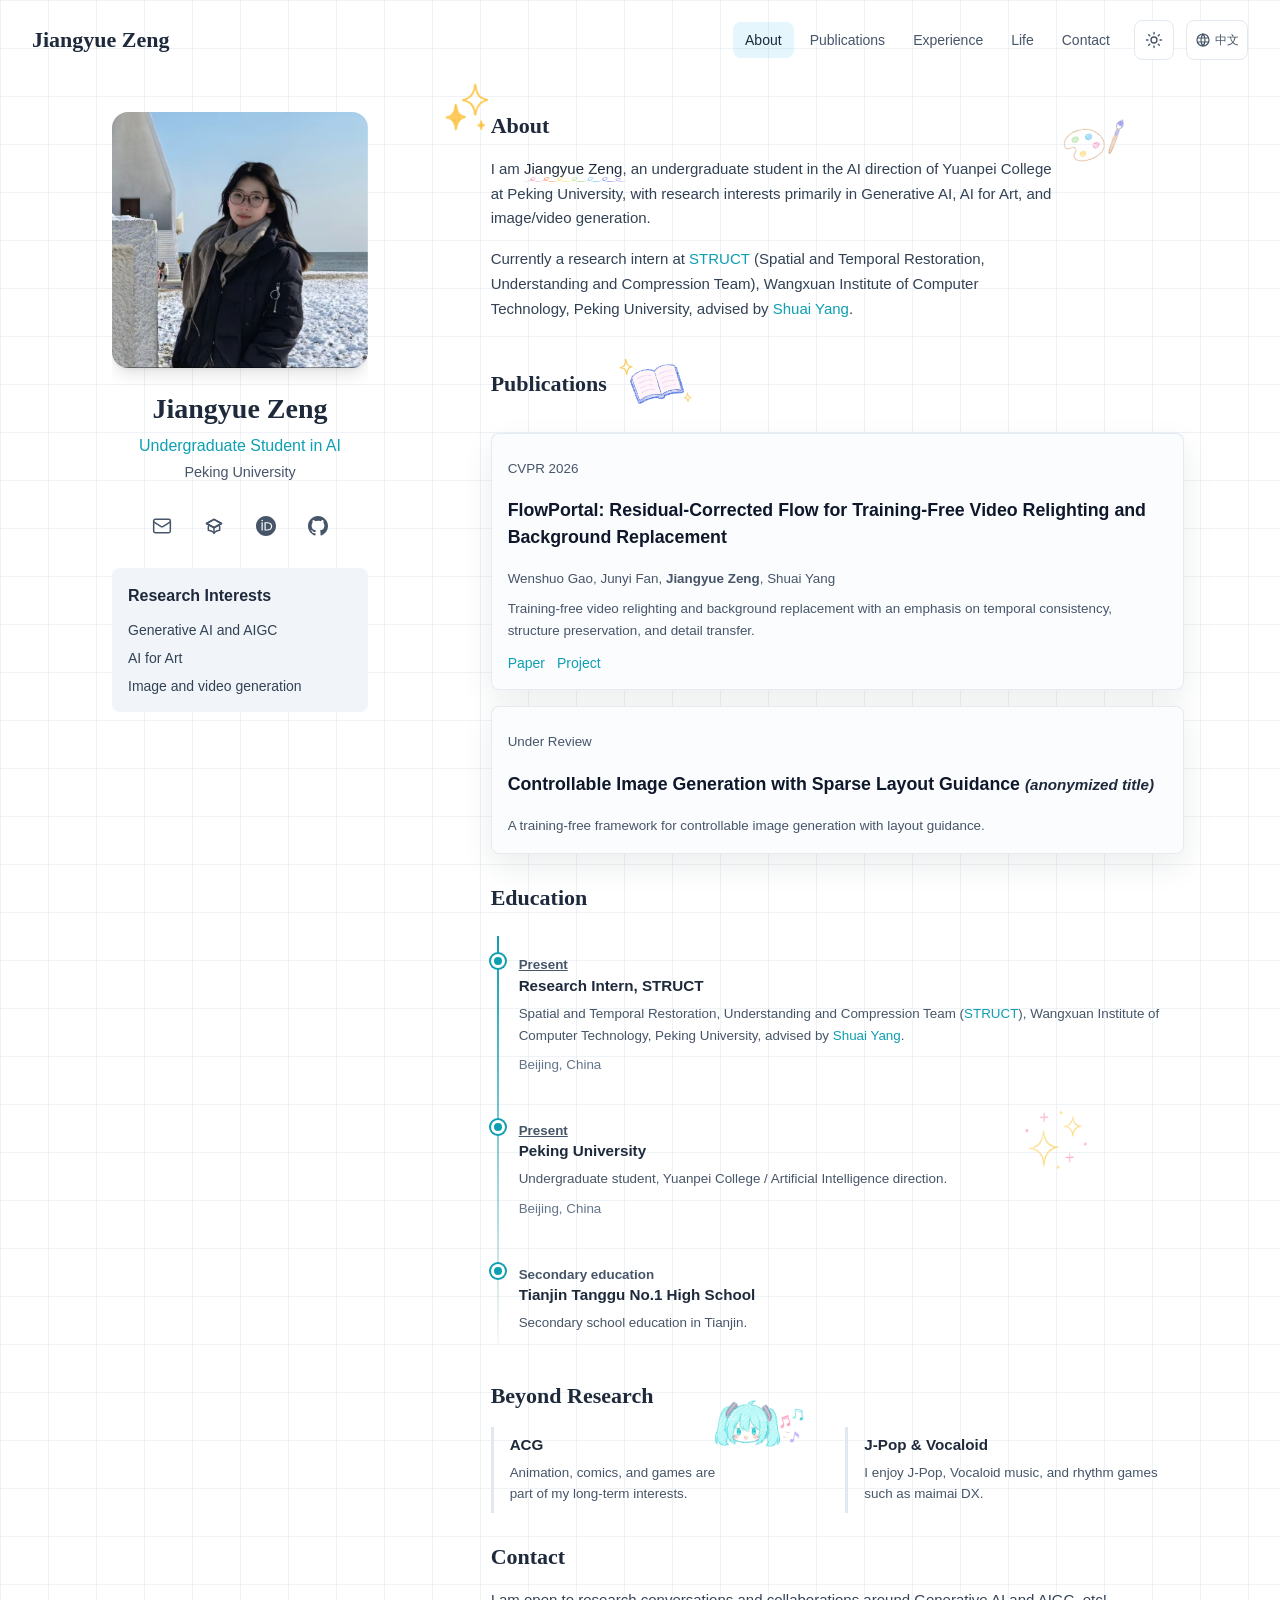
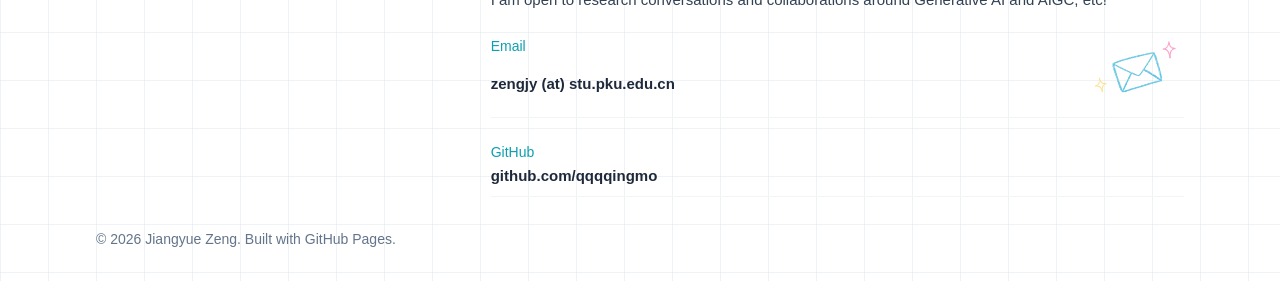
==== commit 0a1b2d5f: "手绘素材位置v1" ====
--- a/index.html
+++ b/index.html
@@ -170,7 +170,7 @@
       <div class="content-column">
         <section class="content-section" id="about">
           <h2 data-i18n="about.title">About</h2>
-          <img class="doodle-img doodle-about-stars" src="素材/4星星.png" alt="" aria-hidden="true" />
+          <img class="doodle-img doodle-about-stars" src="素材/1星星.png" alt="" aria-hidden="true" />
           <img class="doodle-img doodle-about-research" src="素材/2画盘.png" alt="" aria-hidden="true" />
           <div class="prose">
             <p data-i18n-html="about.p1">
@@ -285,7 +285,7 @@
                 <p class="muted-text" data-i18n="experience.location">Beijing, China</p>
               </div>
             </article>
-            <article class="timeline-item">
+            <article class="timeline-item timeline-item-pku">
               <div class="timeline-marker" aria-hidden="true"></div>
               <div class="timeline-body">
                 <p class="timeline-meta" data-i18n-html="experience.present"><strong><u>Present</u></strong></p>
@@ -296,6 +296,7 @@
                 </p>
                 <p class="muted-text" data-i18n="experience.location">Beijing, China</p>
               </div>
+              <img class="doodle-img doodle-education-stars" src="素材/4星星.png" alt="" aria-hidden="true" />
             </article>
             <article class="timeline-item">
               <div class="timeline-marker" aria-hidden="true"></div>
@@ -313,10 +314,10 @@
         <section class="content-section" id="life">
           <div class="life-heading-row">
             <h2 data-i18n="life.title">Beyond Research</h2>
-            <img class="doodle-img doodle-life-acg" src="素材/5二次元.png" alt="" aria-hidden="true" />
           </div>
           <div class="life-list">
-            <article class="life-item">
+            <article class="life-item life-item-acg">
+              <img class="doodle-img doodle-life-acg" src="素材/5二次元.png" alt="" aria-hidden="true" />
               <h3 data-i18n="life.acg.title">ACG</h3>
               <p data-i18n="life.anime.desc">
                 Animation, comics, and games are part of my long-term interests.
@@ -333,15 +334,15 @@
 
         <section class="content-section contact-section" id="contact">
           <h2 data-i18n="contact.title">Contact</h2>
-          <img class="doodle-img doodle-contact-envelope" src="素材/6信封.png" alt="" aria-hidden="true" />
           <p data-i18n="contact.desc">
             I am open to research conversations and collaborations around
             Generative AI and AIGC,etc!
           </p>
           <div class="contact-list">
-            <a href="mailto:zengjy (at) stu.pku.edu.cn">
+            <a class="contact-email-link" href="mailto:zengjy (at) stu.pku.edu.cn">
               <span data-i18n="contact.email">Email</span>
               <strong>zengjy (at) stu.pku.edu.cn</strong>
+              <img class="doodle-img doodle-contact-envelope" src="素材/6信封.png" alt="" aria-hidden="true" />
             </a>
             <a
               href="https://github.com/qqqqingmo"
--- a/style.css
+++ b/style.css
@@ -741,10 +741,10 @@
 
 .doodle-about-stars {
   position: absolute;
-  top: -1.7rem;
-  left: -2.7rem;
-  width: 4.4rem;
-  transform: rotate(-8deg);
+  top: -2.2rem;
+  left: -3.6rem;
+  width: 4.2rem;
+  transform: rotate(-0deg);
 }
 
 .doodle-about-research {
@@ -772,10 +772,10 @@
 .name-spiral-underline {
   position: absolute;
   right: -0.4em;
-  bottom: -0.36em;
+  bottom: -0.45em;
   left: -0.18em;
   width: calc(100% + 0.58em);
-  height: 0.64em;
+  height: 0.85em;
   max-width: none;
   opacity: 0.88;
 }
@@ -792,8 +792,8 @@
 .section-heading-row {
   display: flex;
   align-items: center;
-  justify-content: space-between;
-  gap: 1rem;
+  justify-content: flex-start;
+  gap: 0.2rem;
   margin-bottom: 1rem;
 }
 
@@ -803,9 +803,9 @@
 
 .doodle-publication-book {
   flex: 0 0 auto;
-  width: 7.75rem;
-  margin: -0.95rem 2.1rem -0.7rem auto;
-  transform: rotate(-5deg);
+  width: 5.35rem;
+  margin: -0.65rem 0 -0.6rem 0.05rem;
+  transform: rotate(-4deg);
 }
 
 .prose,
@@ -893,18 +893,19 @@
 }
 
 .doodle-life-acg {
-  flex: 0 0 auto;
-  width: 9.75rem;
-  margin: -1.25rem 2.1rem -1.2rem auto;
+  position: absolute;
+  top: -4.25rem;
+  right: 0.7rem;
+  width: 8.2rem;
   transform: rotate(2deg);
 }
 
 .doodle-contact-envelope {
   position: absolute;
-  top: -1.35rem;
-  left: 5rem;
-  width: 4.7rem;
-  transform: rotate(-7deg);
+  top: 50%;
+  right: 0.25rem;
+  width: 5.5rem;
+  transform: translateY(-50%) rotate(-6deg);
 }
 
 .timeline {
@@ -936,6 +937,18 @@
   box-shadow: none;
 }
 
+.timeline-item-pku .timeline-body {
+  padding-right: 6.5rem;
+}
+
+.doodle-education-stars {
+  position: absolute;
+  top: 0.85rem;
+  right: 6rem;
+  width: 4rem;
+  transform: rotate(0deg);
+}
+
 .timeline-item:hover {
   box-shadow: none;
   transform: none;
@@ -1026,9 +1039,14 @@
 }
 
 .life-item {
+  position: relative;
   padding: 0.5rem 0 0.5rem 1rem;
   border-left: 3px solid var(--neutral-200);
   transition: border-color var(--transition);
+}
+
+.life-item-acg {
+  padding-right: 6.5rem;
 }
 
 .life-item:hover {
@@ -1168,6 +1186,7 @@
 }
 
 .contact-list a {
+  position: relative;
   display: grid;
   gap: 0.125rem;
   padding: 0.5rem 0;
@@ -1186,6 +1205,11 @@
   box-shadow: none;
   transform: none;
   padding-left: 0.5rem;
+}
+
+.contact-email-link {
+  min-height: 5.6rem;
+  padding-right: 6.5rem !important;
 }
 
 .contact-list span {
@@ -1310,7 +1334,9 @@
   }
 
   .doodle-about-stars {
-    display: none;
+    top: -1.95rem;
+    left: -0.95rem;
+    width: 3.85rem;
   }
 
   .doodle-about-research {
@@ -1321,25 +1347,42 @@
   }
 
   .doodle-publication-book {
-    width: 5.7rem;
-    margin: -0.75rem 0 -0.45rem auto;
+    width: 4.6rem;
+    margin: -0.55rem 0 -0.45rem 0;
   }
 
   .life-heading-row {
     align-items: flex-start;
-    flex-wrap: wrap;
-    row-gap: 0.125rem;
   }
 
   .doodle-life-acg {
-    width: 6.9rem;
-    margin: -1.15rem 0 -0.85rem auto;
+    top: -3.35rem;
+    right: 0.2rem;
+    width: 5.8rem;
   }
 
   .doodle-contact-envelope {
-    top: -1.2rem;
-    left: 4.2rem;
-    width: 3.9rem;
+    right: 0;
+    width: 4.5rem;
+  }
+
+  .timeline-item-pku .timeline-body {
+    padding-right: 4.25rem;
+  }
+
+  .doodle-education-stars {
+    top: 1rem;
+    right: 0.1rem;
+    width: 3.5rem;
+  }
+
+  .life-item-acg {
+    padding-right: 4.8rem;
+  }
+
+  .contact-email-link {
+    min-height: 4.25rem;
+    padding-right: 4.6rem !important;
   }
 
   .portrait {
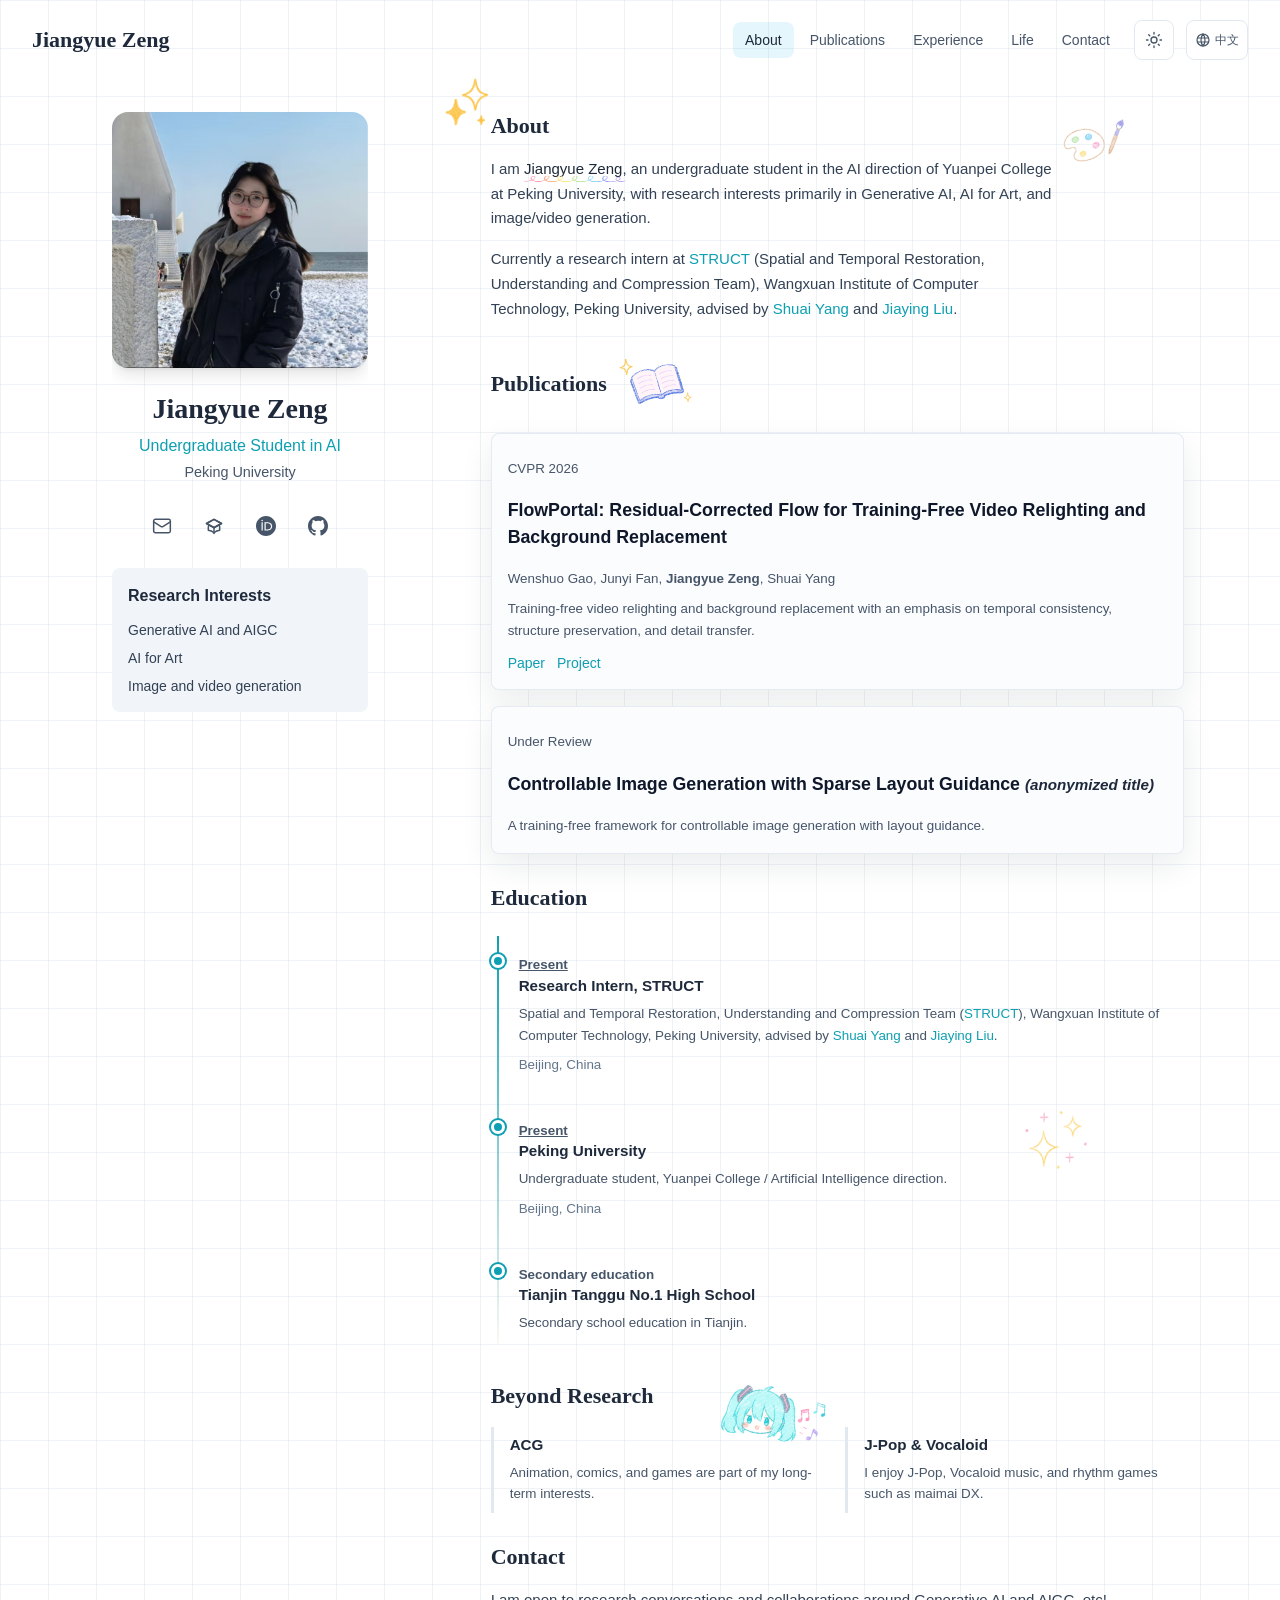
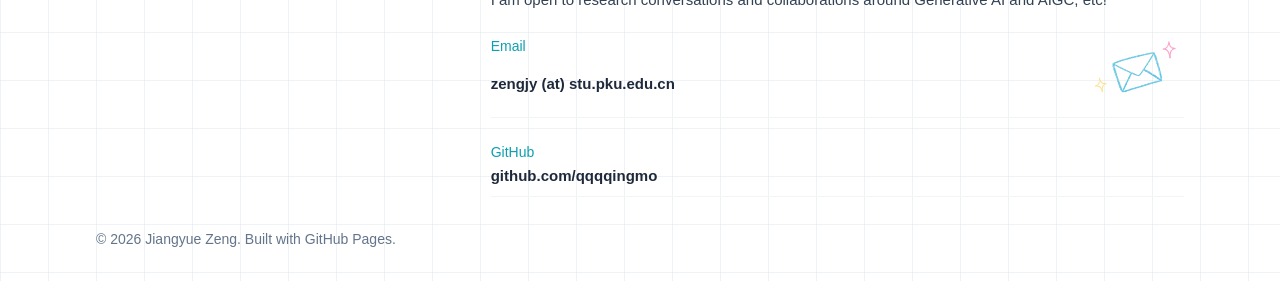
==== commit 2f5aa2a2: "改网页初音" ====
--- a/index.html
+++ b/index.html
@@ -312,12 +312,12 @@
         </section>
 
         <section class="content-section" id="life">
-          <div class="life-heading-row">
+          <div class="section-heading-row">
             <h2 data-i18n="life.title">Beyond Research</h2>
+            <img class="doodle-img doodle-life-acg" src="素材/5二次元.png" alt="" aria-hidden="true" />
           </div>
           <div class="life-list">
             <article class="life-item life-item-acg">
-              <img class="doodle-img doodle-life-acg" src="素材/5二次元.png" alt="" aria-hidden="true" />
               <h3 data-i18n="life.acg.title">ACG</h3>
               <p data-i18n="life.anime.desc">
                 Animation, comics, and games are part of my long-term interests.
--- a/style.css
+++ b/style.css
@@ -741,7 +741,7 @@
 
 .doodle-about-stars {
   position: absolute;
-  top: -2.2rem;
+  top: -2.5rem;
   left: -3.6rem;
   width: 4.2rem;
   transform: rotate(-0deg);
@@ -772,10 +772,10 @@
 .name-spiral-underline {
   position: absolute;
   right: -0.4em;
-  bottom: -0.45em;
+  bottom: -0.6em;
   left: -0.18em;
   width: calc(100% + 0.58em);
-  height: 0.85em;
+  height: 1.2em;
   max-width: none;
   opacity: 0.88;
 }
@@ -799,6 +799,13 @@
 
 .section-heading-row h2 {
   margin-bottom: 0;
+}
+
+.doodle-life-acg {
+  flex: 0 0 auto;
+  width: 6.5rem;
+  margin: -0rem 0 -2rem 4rem;
+  transform: rotate(10deg);
 }
 
 .doodle-publication-book {
@@ -880,24 +887,8 @@
   gap: 1rem;
 }
 
-.life-heading-row {
-  display: flex;
-  align-items: center;
-  justify-content: space-between;
-  gap: 1rem;
-  margin-bottom: 1rem;
-}
-
-.life-heading-row h2 {
-  margin-bottom: 0;
-}
-
-.doodle-life-acg {
-  position: absolute;
-  top: -4.25rem;
-  right: 0.7rem;
-  width: 8.2rem;
-  transform: rotate(2deg);
+.life-list {
+  grid-template-columns: repeat(2, minmax(0, 1fr));
 }
 
 .doodle-contact-envelope {
@@ -1043,10 +1034,6 @@
   padding: 0.5rem 0 0.5rem 1rem;
   border-left: 3px solid var(--neutral-200);
   transition: border-color var(--transition);
-}
-
-.life-item-acg {
-  padding-right: 6.5rem;
 }
 
 .life-item:hover {
@@ -1331,19 +1318,17 @@
 
   #about .prose {
     padding-right: 0;
+    margin-top: 1.5rem;
   }
 
   .doodle-about-stars {
-    top: -1.95rem;
-    left: -0.95rem;
-    width: 3.85rem;
+    top: -3rem;
+    left: -0.5rem;
+    width: 3rem;
   }
 
   .doodle-about-research {
-    position: static;
-    width: 5.8rem;
-    margin: -2.55rem 0 0.45rem auto;
-    transform: rotate(-7deg);
+    right: -1.5rem;
   }
 
   .doodle-publication-book {
@@ -1351,14 +1336,16 @@
     margin: -0.55rem 0 -0.45rem 0;
   }
 
-  .life-heading-row {
-    align-items: flex-start;
-  }
-
   .doodle-life-acg {
-    top: -3.35rem;
-    right: 0.2rem;
-    width: 5.8rem;
+    flex: 0 0 auto;
+    width: 4.8rem;
+    margin: -0.55rem 0 -0.5rem 0.1rem;
+    transform: rotate(2deg);
+    position: static;
+  }
+
+  .life-item-acg {
+    padding-right: 0;
   }
 
   .doodle-contact-envelope {
@@ -1374,10 +1361,6 @@
     top: 1rem;
     right: 0.1rem;
     width: 3.5rem;
-  }
-
-  .life-item-acg {
-    padding-right: 4.8rem;
   }
 
   .contact-email-link {
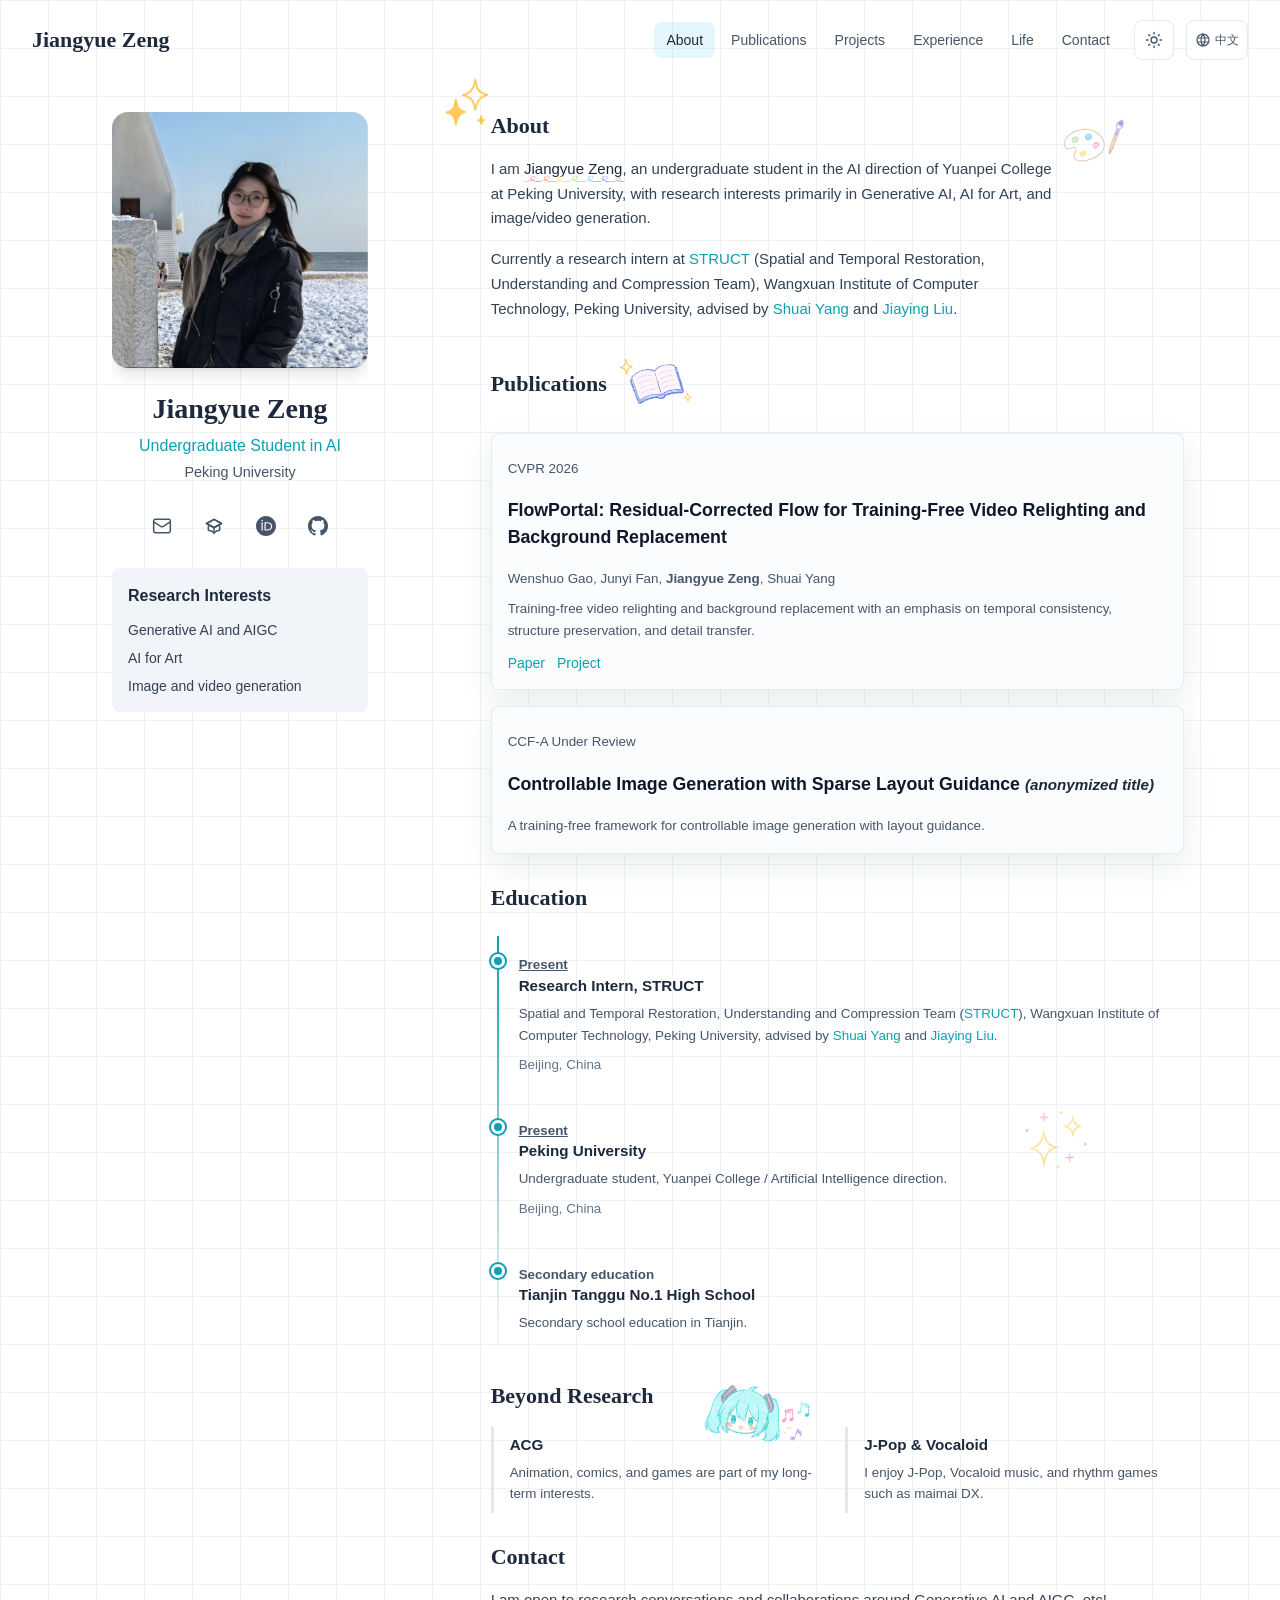
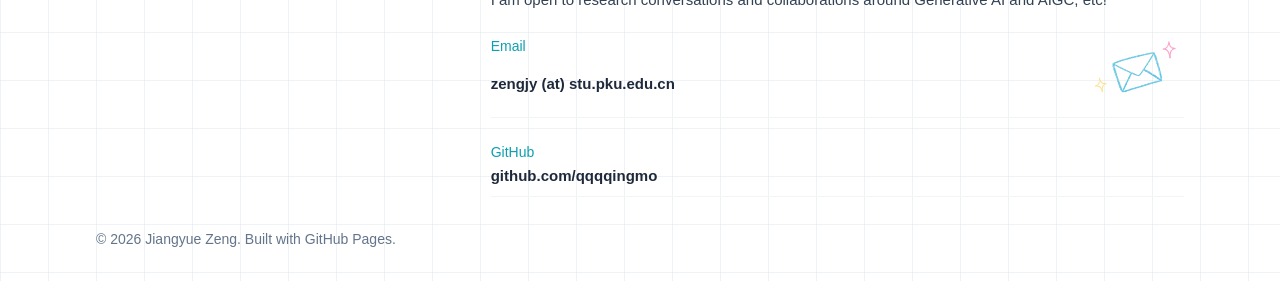
==== commit a18a5594: "毛玻璃" ====
--- a/index.html
+++ b/index.html
@@ -37,6 +37,7 @@
           <ul class="nav-menu" id="nav-menu">
             <li><a class="nav-link" href="#about" data-i18n="nav.about">About</a></li>
             <li><a class="nav-link" href="#publications" data-i18n="nav.publications">Publications</a></li>
+            <li><a class="nav-link" href="projects/dunhuang-pattern-vis/" data-i18n="nav.projects">Projects</a></li>
             <li><a class="nav-link" href="#experience" data-i18n="nav.experience">Experience</a></li>
             <li><a class="nav-link" href="#life" data-i18n="nav.life">Life</a></li>
             <li><a class="nav-link" href="#contact" data-i18n="nav.contact">Contact</a></li>
@@ -250,7 +251,7 @@
             -->
 
             <article class="publication-card">
-              <p class="publication-meta" data-i18n="publication.plaid.meta">Under Review</p>
+              <p class="publication-meta" data-i18n="publication.plaid.meta">CCF-A Under Review</p>
               <h3>
                 Controllable Image Generation with Sparse Layout Guidance
                 <span class="anonymized-note">(anonymized title)</span>
--- a/style.css
+++ b/style.css
@@ -804,7 +804,7 @@
 .doodle-life-acg {
   flex: 0 0 auto;
   width: 6.5rem;
-  margin: -0rem 0 -2rem 4rem;
+  margin: -0rem 0 -2rem 3rem;
   transform: rotate(10deg);
 }
 
@@ -1339,13 +1339,14 @@
   .doodle-life-acg {
     flex: 0 0 auto;
     width: 4.8rem;
-    margin: -0.55rem 0 -0.5rem 0.1rem;
-    transform: rotate(2deg);
+    margin: -0.55rem 0 -0.5rem 0.5rem;
+    transform: rotate(13deg);
     position: static;
   }
 
   .life-item-acg {
     padding-right: 0;
+    margin-top: 0.5rem;
   }
 
   .doodle-contact-envelope {
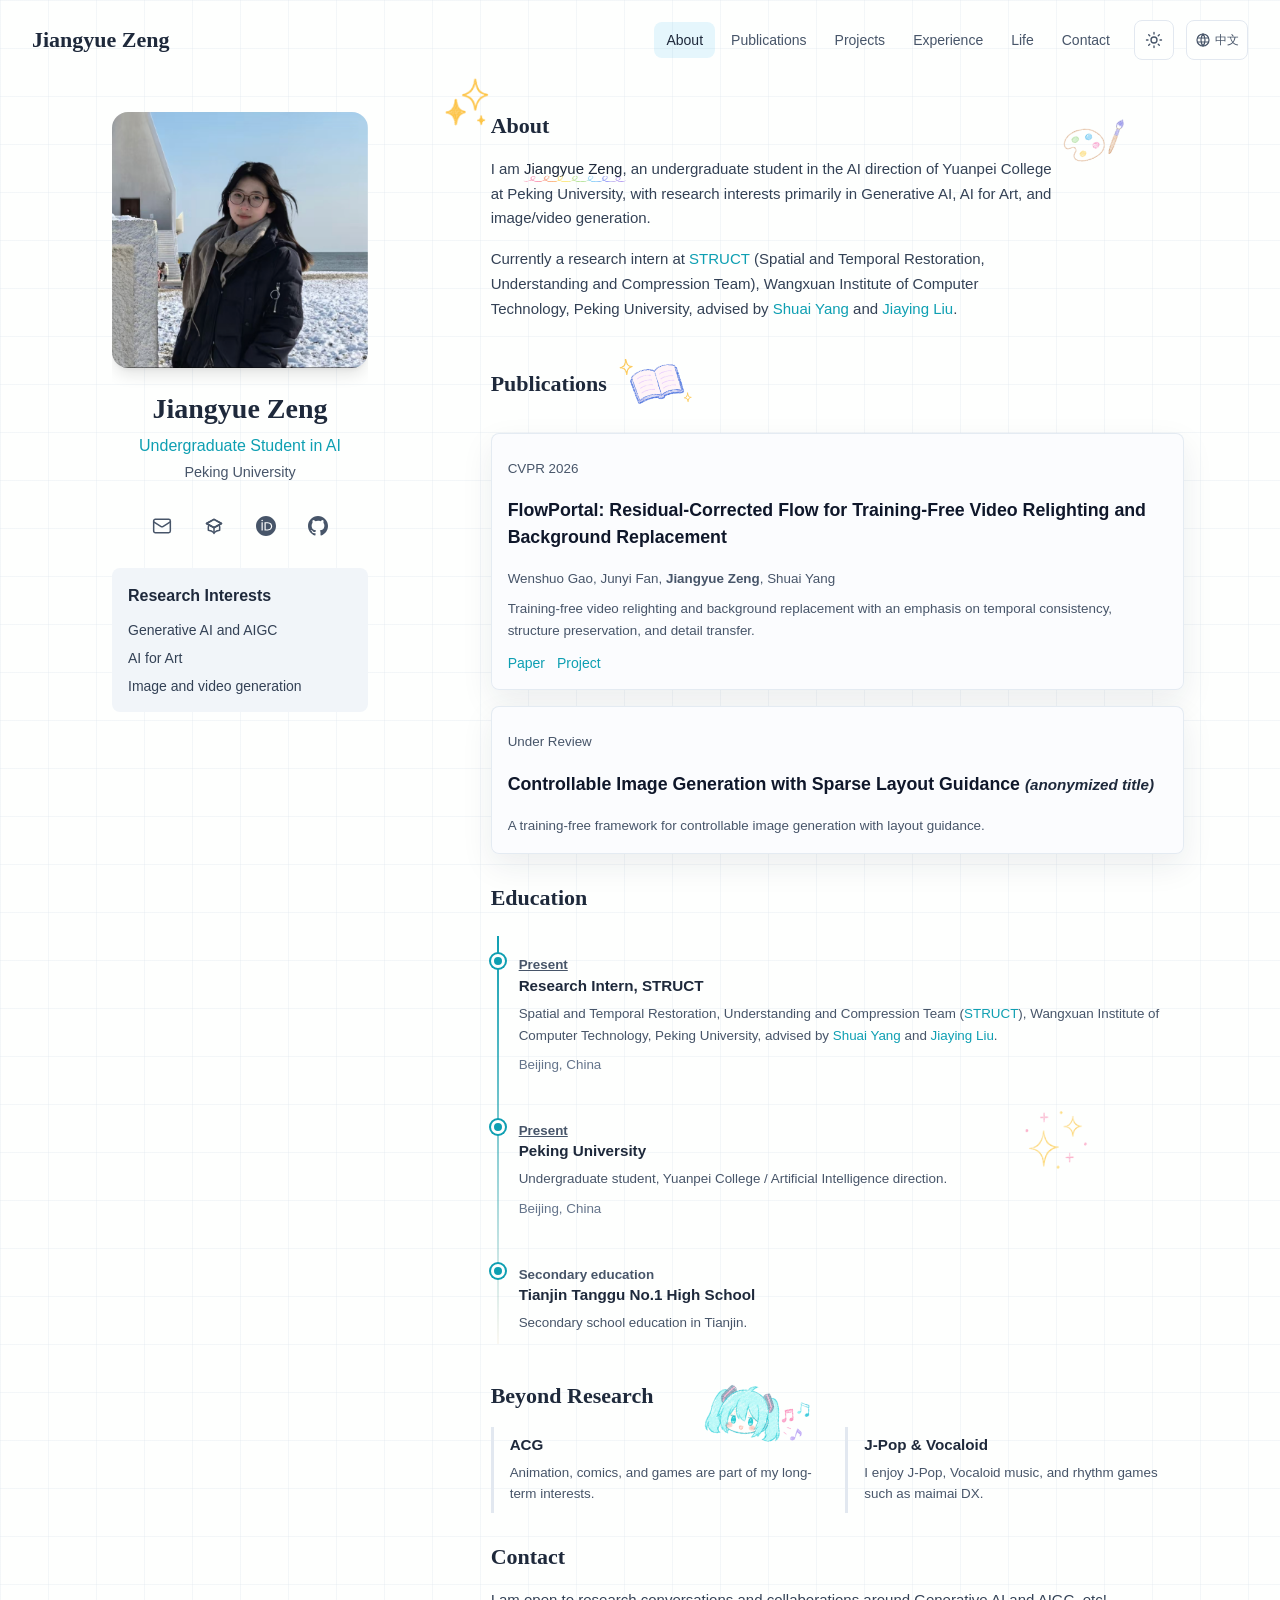
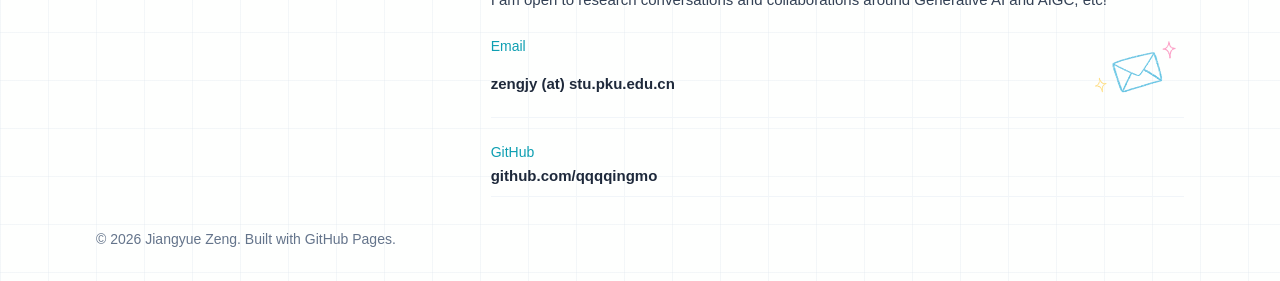
==== commit b3e56ae3: "Update homepage copy and background grid" ====
--- a/index.html
+++ b/index.html
@@ -37,7 +37,7 @@
           <ul class="nav-menu" id="nav-menu">
             <li><a class="nav-link" href="#about" data-i18n="nav.about">About</a></li>
             <li><a class="nav-link" href="#publications" data-i18n="nav.publications">Publications</a></li>
-            <li><a class="nav-link" href="projects/dunhuang-pattern-vis/" data-i18n="nav.projects">Projects</a></li>
+            <li><a class="nav-link" href="/projects/" data-i18n="nav.projects">Projects</a></li>
             <li><a class="nav-link" href="#experience" data-i18n="nav.experience">Experience</a></li>
             <li><a class="nav-link" href="#life" data-i18n="nav.life">Life</a></li>
             <li><a class="nav-link" href="#contact" data-i18n="nav.contact">Contact</a></li>
@@ -251,7 +251,7 @@
             -->
 
             <article class="publication-card">
-              <p class="publication-meta" data-i18n="publication.plaid.meta">CCF-A Under Review</p>
+              <p class="publication-meta" data-i18n="publication.plaid.meta">Under Review</p>
               <h3>
                 Controllable Image Generation with Sparse Layout Guidance
                 <span class="anonymized-note">(anonymized title)</span>
@@ -362,6 +362,6 @@
       <p data-i18n="footer.copyright">&copy; 2026 Jiangyue Zeng. Built with GitHub Pages.</p>
     </footer>
 
-    <script src="script.js"></script>
+    <script src="script.js?v=20260706-1"></script>
   </body>
 </html>
--- a/style.css
+++ b/style.css
@@ -34,7 +34,10 @@
   --timeline-link-hover-bg: rgba(212, 165, 98, 0.1);
   --card-bg: rgba(251, 252, 254, 0.96);
   --card-border: rgba(220, 228, 238, 0.75);
-  --grid-line: rgba(220, 228, 238, 0.45);
+  --grid-line-rgb: 220 228 238;
+  --grid-line-base-opacity: 0.45;
+  --grid-intensity: 0.7;
+  --grid-line: rgb(var(--grid-line-rgb) / calc(var(--grid-line-base-opacity) * var(--grid-intensity)));
 }
 
 [data-theme="dark"] {
@@ -64,7 +67,8 @@
   --timeline-link-hover-bg: rgba(14, 159, 178, 0.12);
   --card-bg: rgba(30, 41, 59, 0.92);
   --card-border: rgba(51, 65, 85, 0.6);
-  --grid-line: rgba(51, 65, 85, 0.35);
+  --grid-line-rgb: 51 65 85;
+  --grid-line-base-opacity: 0.35;
 }
 
 @media (min-width: 1024px) {
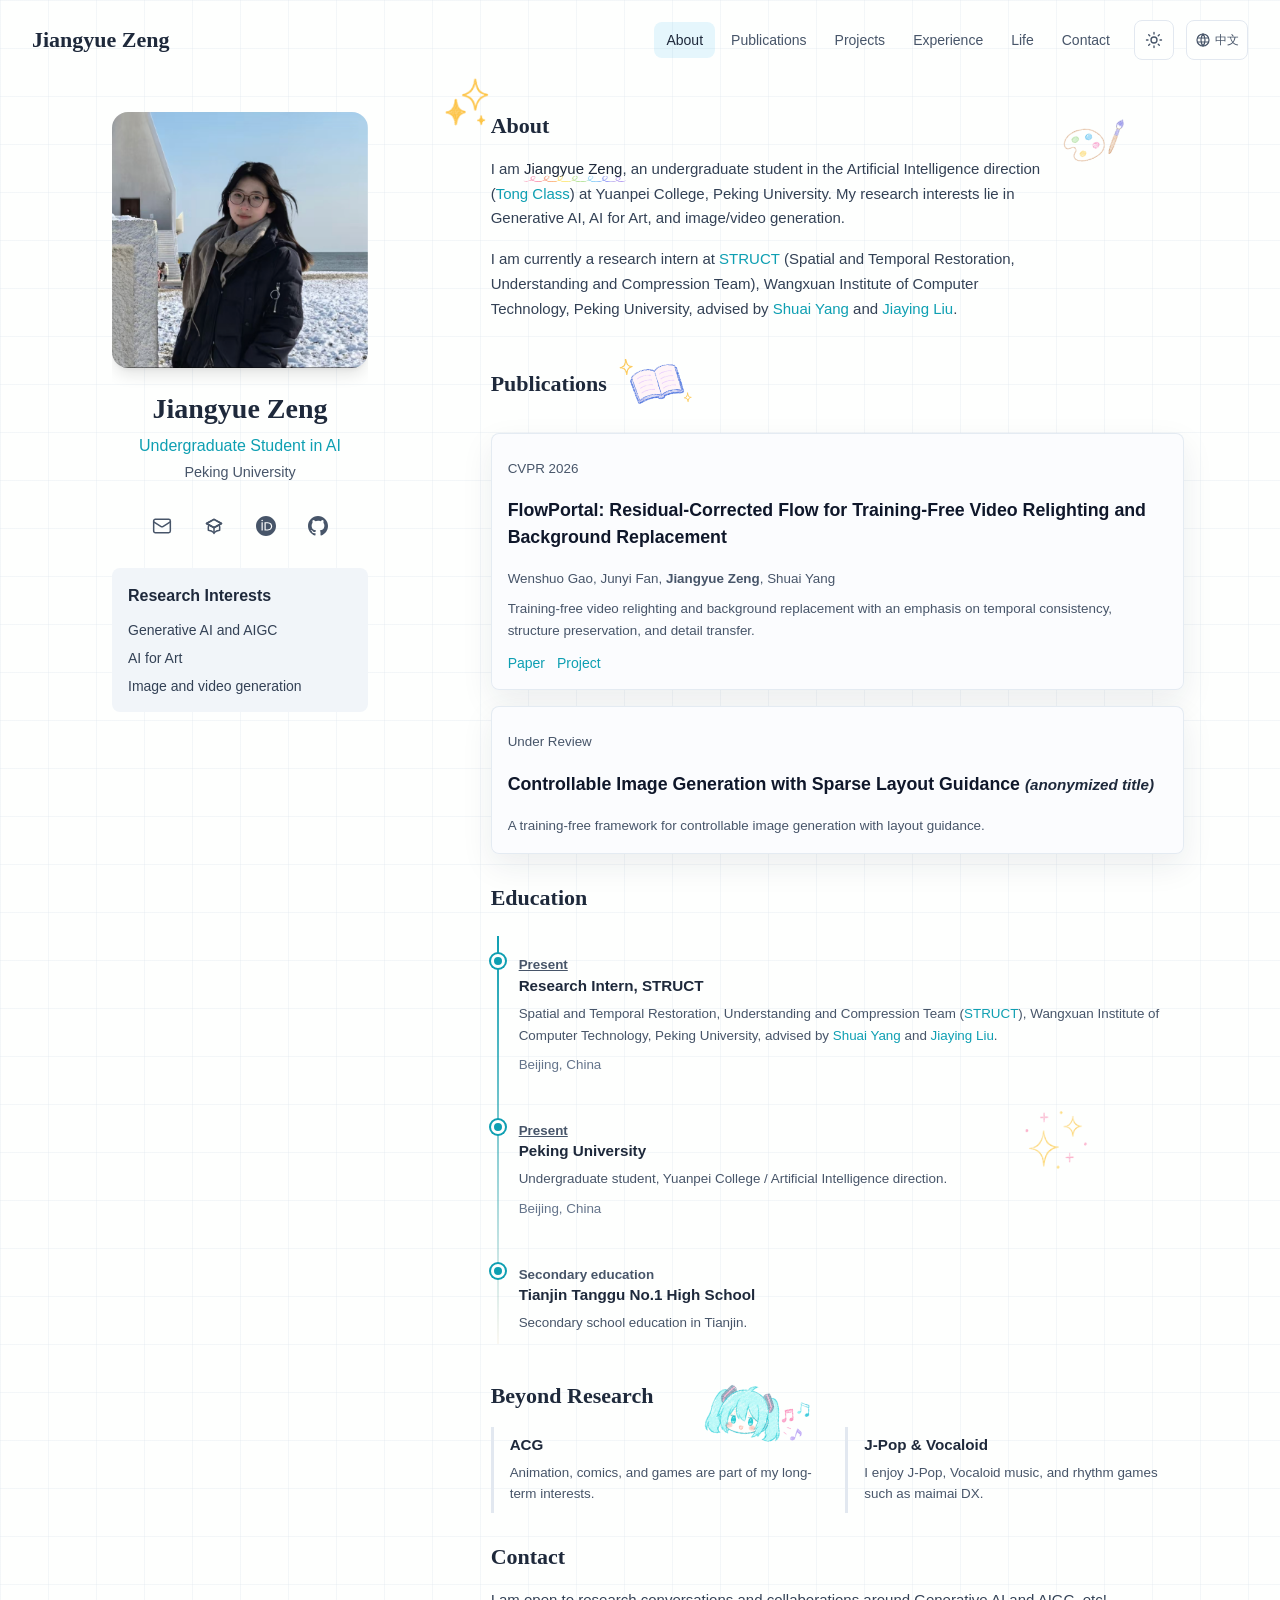
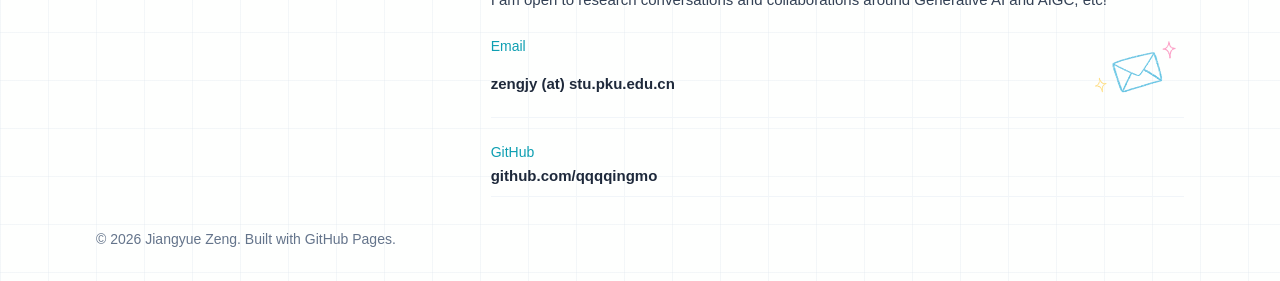
==== commit 31e2846d: "Update homepage about text" ====
--- a/index.html
+++ b/index.html
@@ -180,16 +180,15 @@
                 Jiangyue Zeng
                 <img class="name-spiral-underline" src="素材/0螺旋线.png" alt="" aria-hidden="true" />
               </span>,
-              an undergraduate student in the AI direction of Yuanpei College at Peking University, with research interests primarily in Generative AI, AI for Art, and image/video generation.
+              an undergraduate student in the Artificial Intelligence direction (<a href="https://www.tongclass.ac.cn/" target="_blank" rel="noopener noreferrer">Tong Class</a>) at Yuanpei College, Peking University. My research interests lie in Generative AI, AI for Art, and image/video generation.
             </p>
             <p data-i18n-html="about.p2">
-              Currently a research intern at
+              I am currently a research intern at
               <a href="http://struct.wict.pku.edu.cn/" target="_blank" rel="noopener noreferrer">STRUCT</a>
               (Spatial and Temporal Restoration, Understanding and Compression
               Team), Wangxuan Institute of Computer Technology, Peking
               University, advised by
               <a href="https://williamyang1991.github.io/" target="_blank" rel="noopener noreferrer">Shuai Yang</a>.
-              
             </p>
           </div>
         </section>
